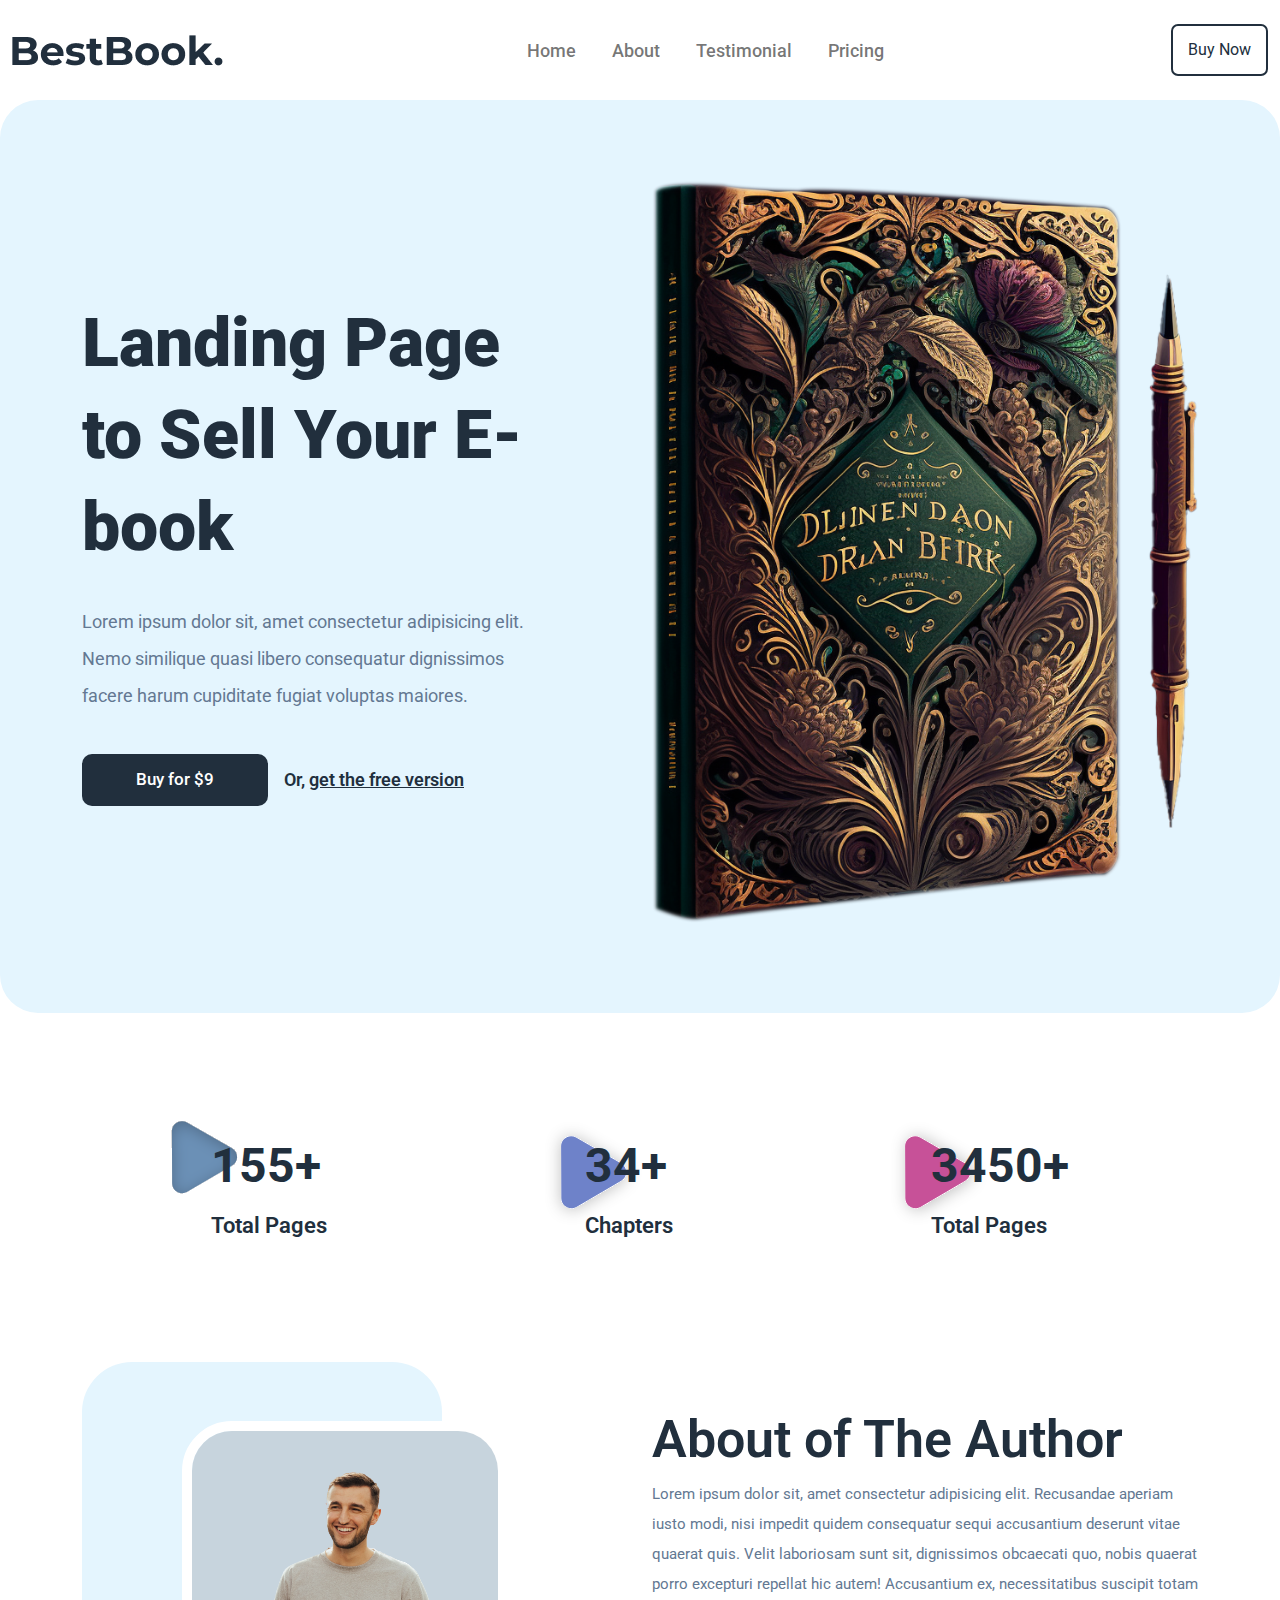
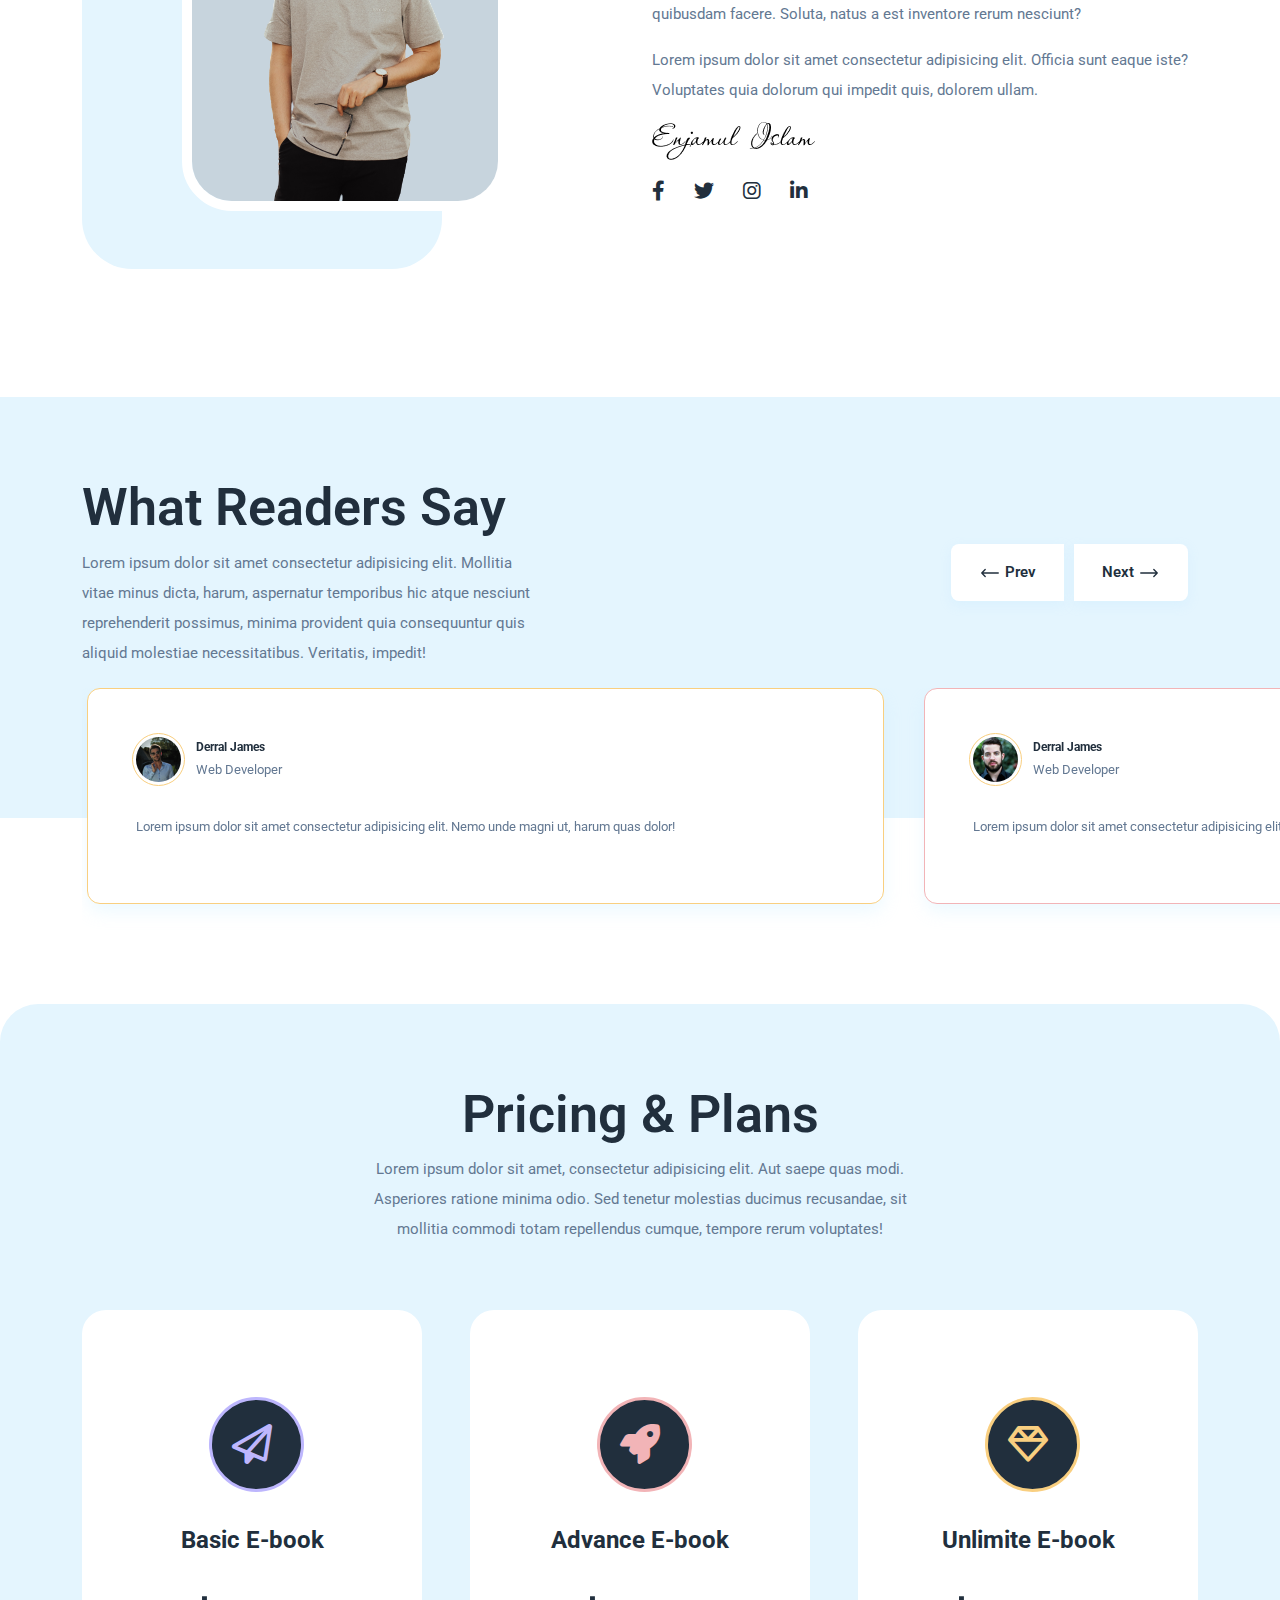
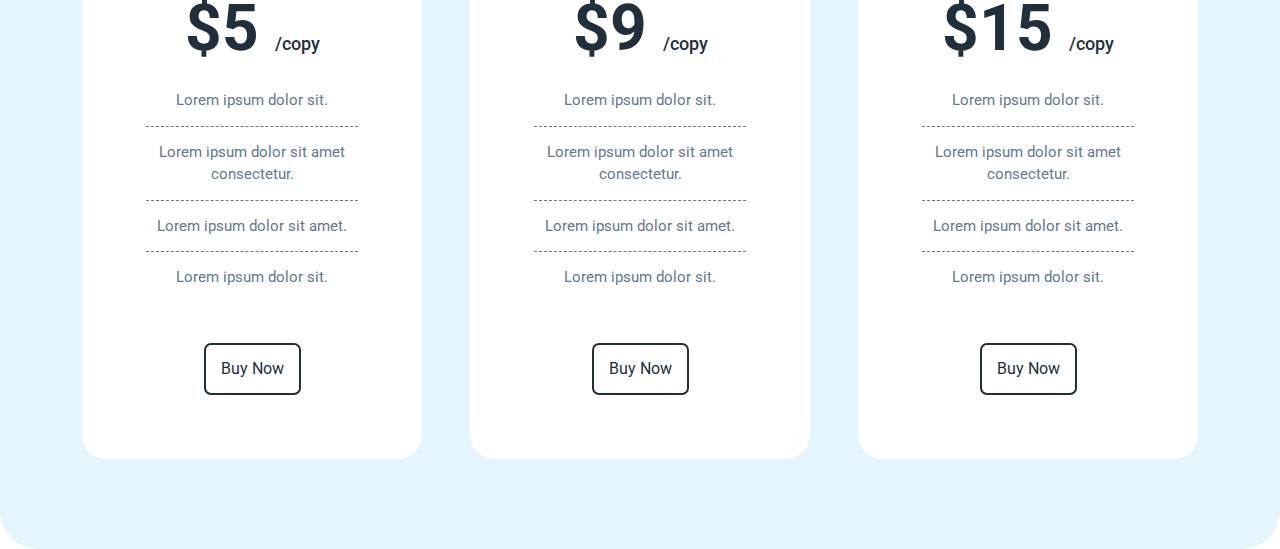
==== index.html @ b54c449a "Pricing Plan Area Add" ====
<!DOCTYPE html>
<html lang="en">
<head>
    <meta charset="UTF-8">
    <meta http-equiv="X-UA-Compatible" content="IE=edge">
    <meta name="viewport" content="width=device-width, initial-scale=1.0">
    <title>E-book landing template</title>
    <link rel="shortcut icon" href="images/favicon.png" type="image/x-icon">
    <!-- Bootstrap 5 CSS -->
    <link rel="stylesheet" href="css/bootstrap.min.css">
    <!-- Tiny Slider Plugin CSS -->
    <link rel="stylesheet" href="css/tiny-slider.css">
    <!-- Fontawesome Icon CSS -->
    <link rel="stylesheet" href="css/all.min.css">
    <!-- Custome Theme CSS -->
    <link rel="stylesheet" href="css/style.css">
    
</head>
<body>
    
    <!-- Start of the Header area -->


    <header>
        <!-- Nav Section Start Here -->
        <nav class="navbar navbar-expand-lg navbar-light bg-transparant py-4">
           <div class="container-custom">
            <a href="#" class="navbar-brand">
                <img src="images/logo-dark.png" alt="BestBook">
            </a>
            <button class="navbar-toggler" data-bs-toggle="collapse" data-bs-target="#navbarContent">
                <span class="navbar-toggler-icon"></span>
            </button>
            <div class="collapse navbar-collapse" id="navbarContent">
                <ul class="navbar-nav mx-auto mb-2 mb-lg-0">
                    <!-- Nav links Start -->
                    <li class="nav-item">
                        <a href="#" class="nav-link">Home</a>
                    </li>
                    <li class="nav-item">
                        <a href="#" class="nav-link">About</a>
                    </li>
                    <li class="nav-item">
                        <a href="#" class="nav-link">Testimonial</a>
                    </li>
                    <li class="nav-item">
                        <a href="#" class="nav-link">Pricing</a>
                    </li>
                    <!-- Nav links End  -->
                </ul>
                <button class="btn btn-outline">Buy Now</button >
            </div>
           </div> 
        </nav>
        <!-- Nav Section End Here -->

        <!-- Hero Section Start Here -->
        <section class="hero container-custom bg-cyan p-section">
            <!-- Container -->
            <div class="container">
                <div class="row align-items-center">
                    <div class="col-lg-5 order-2 order-lg-0">
                        <div class="hero-text pt-section pt-lg-0">
                            <h1 class="site-title">Landing Page to Sell Your E-book</h1>
                            <p class="site-desc">Lorem ipsum dolor sit, amet consectetur adipisicing elit. Nemo similique quasi libero consequatur dignissimos facere harum cupiditate fugiat voluptas maiores.</p>
                            <div class="hero-btns d-flex align-items-center">
                                <button class="btn btn-filled">Buy for $9</button>
                                <p class="mb-0 ms-3">Or, <a href="#">get the free version</a></p>
                            </div>
                        </div>
                    </div>
                    <div class="offset-xxl-2 col-xxl-5 offset-xl-1 col-xl-6 col-lg-7 text-center order-1">
                        <img src="images/hero-1.png" alt="Hero Image" class="img-fluid">
                    </div>
                </div>
            </div>
        </section>
        <!-- Hero Section End Here -->

    </header>


    <!-- End of the Header area -->
    
    <!-- Starting of the Stats Area -->

    <div class="stats">
        <div class="container">
            <div class="d-flex justify-content-around">
                <div class="single-stats">
                    <div class="my-5">
                        <p class="stats-num">155+</p>
                        <p class="stats-title">Total Pages</p>
                    </div>
                </div>
                <div class="single-stats">
                    <div class="my-5">
                        <p class="stats-num">34+</p>
                        <p class="stats-title">Chapters</p>
                    </div>
                </div>
                <div class="single-stats">
                    <div class="my-5">
                        <p class="stats-num">3450+</p>
                        <p class="stats-title">Total Pages</p>
                    </div>
                </div>
            </div>
        </div>
    </div>

    <!-- End of the Stats Area -->

    <!-- Starting of the About Area -->
    
    <section class="about">
        <div class="container">
            <div class="row align-items-center">
                <div class="col-lg-5">
                    <div class="author">
                        <img src="images/author.png" alt="Author" class="img-fluid">
                    </div>
                </div>
                <div class="offset-lg-1 col-lg-6">
                    <h2 class="section-title">About of The Author</h2>
                    <p>Lorem ipsum dolor sit, amet consectetur adipisicing elit. Recusandae aperiam iusto modi, nisi impedit quidem consequatur sequi accusantium deserunt vitae quaerat quis. Velit laboriosam sunt sit, dignissimos obcaecati quo, nobis quaerat porro excepturi repellat hic autem! Accusantium ex, necessitatibus suscipit totam quibusdam facere. Soluta, natus a est inventore rerum nesciunt?</p>
                    <p>Lorem ipsum dolor sit amet consectetur adipisicing elit. Officia sunt eaque iste? Voluptates quia dolorum qui impedit quis, dolorem ullam.</p>
                    <img src="images/signature.png" alt="Signature" class="sign">
                    <ul class="social list-inline pt-3">
                        <li class="list-inline-item">
                            <a href="#"><i class="fab fa-facebook-f"></i></a>
                        </li>
                        <li class="list-inline-item">
                            <a href="#"><i class="fab fa-twitter"></i></a>
                        </li>
                        <li class="list-inline-item">
                            <a href="#"><i class="fab fa-instagram"></i></a>
                        </li>
                        <li class="list-inline-item">
                            <a href="#"><i class="fab fa-linkedin-in"></i></a>
                        </li>
                    </ul>
                </div>
            </div>
        </div>
    </section>

    <!-- End of the About Area -->

    <!-- Starting of the Testimonial Area -->

    <section class="testimonial">
        <div class="bg-cyan test-head pt-section">
            <div class="container">
                <div class="d-flex align-items-center justify-content-between">
                    <div class="col-lg-6 col-xl-5 pb-title pb-lg-0">
                        <h2 class="section-title">What Readers Say</h2>
                        <p class="mb-0">Lorem ipsum dolor sit amet consectetur adipisicing elit. Mollitia vitae minus dicta, harum, aspernatur temporibus hic atque nesciunt reprehenderit possimus, minima provident quia consequuntur quis aliquid molestiae necessitatibus. Veritatis, impedit!</p>
                    </div>
                    <div class="control d-flex align-items-center" id="custom-control">
                        <div class="prev">
                            <svg xmlns="http://www.w3.org/2000/svg" fill="none" viewBox="0 0 24 24" stroke-width="1.5" stroke="currentColor">
                                <path stroke-linecap="round" stroke-linejoin="round" d="M6.75 15.75L3 12m0 0l3.75-3.75M3 12h18" />
                            </svg>
                            <span>Prev</span>                              
                        </div>
                        <div class="next">
                            <span>Next</span>
                            <svg xmlns="http://www.w3.org/2000/svg" fill="none" viewBox="0 0 24 24" stroke-width="1.5" stroke="currentColor">
                                <path stroke-linecap="round" stroke-linejoin="round" d="M17.25 8.25L21 12m0 0l-3.75 3.75M21 12H3" />
                            </svg>
                        </div>
                    </div>
                </div>
            </div>
        </div>
        <div class="container slider">
            <div class="my-slider">
                <!-- Single Testimonial Item -->
                <div class="single-test-wrapper">
                    <div class="single-test p-4 p-sm-5">
                        <div class="d-flex align-item-center pb-3">
                            <div class="test-img">
                                <img src="images/person1.png" alt="Client">
                            </div>
                            <div class="meta">
                                <h5>Derral James</h5>
                                <p>Web Developer</p>
                            </div>
                        </div>
                        <p>Lorem ipsum dolor sit amet consectetur adipisicing elit. Nemo unde magni ut, harum quas dolor!</p>
                    </div>
                </div>
                <!-- Single Testimonial Item -->
                <div class="single-test-wrapper">
                    <div class="single-test p-4 p-sm-5">
                        <div class="d-flex align-item-center pb-3">
                            <div class="test-img">
                                <img src="images/person2.png" alt="Client">
                            </div>
                            <div class="meta">
                                <h5>Derral James</h5>
                                <p>Web Developer</p>
                            </div>
                        </div>
                        <p>Lorem ipsum dolor sit amet consectetur adipisicing elit. Nemo unde magni ut, harum quas dolor!</p>
                    </div>
                </div>
                <!-- Single Testimonial Item -->
                <div class="single-test-wrapper">
                    <div class="single-test p-4 p-sm-5">
                        <div class="d-flex align-item-center pb-3">
                            <div class="test-img">
                                <img src="images/person3.png" alt="Client">
                            </div>
                            <div class="meta">
                                <h5>Derral James</h5>
                                <p>Web Developer</p>
                            </div>
                        </div>
                        <p>Lorem ipsum dolor sit amet consectetur adipisicing elit. Nemo unde magni ut, harum quas dolor!</p>
                    </div>
                </div>
                <!-- Single Testimonial Item -->
                <div class="single-test-wrapper">
                    <div class="single-test p-4 p-sm-5">
                        <div class="d-flex align-item-center pb-3">
                            <div class="test-img">
                                <img src="images/person4.png" alt="Client">
                            </div>
                            <div class="meta">
                                <h5>Derral James</h5>
                                <p>Web Developer</p>
                            </div>
                        </div>
                        <p>Lorem ipsum dolor sit amet consectetur adipisicing elit. Nemo unde magni ut, harum quas dolor!</p>
                    </div>
                </div>
                <!-- Single Testimonial Item -->
                <div class="single-test-wrapper">
                    <div class="single-test p-4 p-sm-5">
                        <div class="d-flex align-item-center pb-3">
                            <div class="test-img">
                                <img src="images/person5.png" alt="Client">
                            </div>
                            <div class="meta">
                                <h5>Derral James</h5>
                                <p>Web Developer</p>
                            </div>
                        </div>
                        <p>Lorem ipsum dolor sit amet consectetur adipisicing elit. Nemo unde magni ut, harum quas dolor!</p>
                    </div>
                </div>
            </div>
        </div>
    </section>

    <!-- End of the Testimonial Area -->

    <!-- Starting of the Pricing Area -->

    <section class="package container-custom bg-cyan p-section mt-section">
        <div class="container">
            <div class="text-center pb-title">
                <h2 class="section-title">Pricing & Plans</h2>
                <p class="col-xl-6 col-lg-8 mx-auto">Lorem ipsum dolor sit amet, consectetur adipisicing elit. Aut saepe quas modi. Asperiores ratione minima odio. Sed tenetur molestias ducimus recusandae, sit mollitia commodi totam repellendus cumque, tempore rerum voluptates!</p>
            </div>
        </div>
        <div class="container">
            <div class="row gx-3 gx-xl-5 gy-5">
                <!-- Single Pricing Plan -->
                <div class="col-lg-4 pricing-card-container">
                    <div class="pricing-card text-center">
                        <div class="pricing-icon">
                            <i class="far fa-paper-plane"></i>
                        </div>
                        <h6 class="pricing-plan">Basic E-book</h6>
                        <p class="pricing">$5 <span>/copy</span></p>
                        <ul class="pricing-list">
                            <li>Lorem ipsum dolor sit.</li>
                            <li>Lorem ipsum dolor sit amet consectetur.</li>
                            <li>Lorem ipsum dolor sit amet.</li>
                            <li>Lorem ipsum dolor sit.</li>
                        </ul>
                        <a href="#" class="btn btn-outline">Buy Now</a>
                    </div>
                </div>
                <!-- Single Pricing Plan -->
                <div class="col-lg-4 pricing-card-container">
                    <div class="pricing-card text-center">
                        <div class="pricing-icon">
                            <i class="fas fa-rocket"></i>
                        </div>
                        <h6 class="pricing-plan">Advance E-book</h6>
                        <p class="pricing">$9 <span>/copy</span></p>
                        <ul class="pricing-list">
                            <li>Lorem ipsum dolor sit.</li>
                            <li>Lorem ipsum dolor sit amet consectetur.</li>
                            <li>Lorem ipsum dolor sit amet.</li>
                            <li>Lorem ipsum dolor sit.</li>
                        </ul>
                        <a href="#" class="btn btn-outline">Buy Now</a>
                    </div>
                </div>
                <!-- Single Pricing Plan -->
                <div class="col-lg-4 pricing-card-container">
                    <div class="pricing-card text-center">
                        <div class="pricing-icon">
                            <i class="far fa-gem"></i>
                        </div>
                        <h6 class="pricing-plan">Unlimite E-book</h6>
                        <p class="pricing">$15 <span>/copy</span></p>
                        <ul class="pricing-list">
                            <li>Lorem ipsum dolor sit.</li>
                            <li>Lorem ipsum dolor sit amet consectetur.</li>
                            <li>Lorem ipsum dolor sit amet.</li>
                            <li>Lorem ipsum dolor sit.</li>
                        </ul>
                        <a href="#" class="btn btn-outline">Buy Now</a>
                    </div>
                </div>
            </div>
        </div>
    </section>

    <!-- End of the Pricing Area -->






    <!-- jQuery Plugin JS -->
    <script src="js/main.js"></script>
    <!-- Bootstrap 5 JS -->
    <script src="js/bootstrap.bundle.min.js"></script>
    <!-- Tini Slider Plugin JS -->
    <script src="js/tiny-slider.js"></script>
    <!-- Custome Theme JS -->
    <script src="js/script.js"></script>
    
</body>
</html>
---- css/tiny-slider.css ----
.tns-outer{padding:0 !important}.tns-outer [hidden]{display:none !important}.tns-outer [aria-controls],.tns-outer [data-action]{cursor:pointer}.tns-slider{-webkit-transition:all 0s;-moz-transition:all 0s;transition:all 0s}.tns-slider>.tns-item{-webkit-box-sizing:border-box;-moz-box-sizing:border-box;box-sizing:border-box}.tns-horizontal.tns-subpixel{white-space:nowrap}.tns-horizontal.tns-subpixel>.tns-item{display:inline-block;vertical-align:top;white-space:normal}.tns-horizontal.tns-no-subpixel:after{content:'';display:table;clear:both}.tns-horizontal.tns-no-subpixel>.tns-item{float:left}.tns-horizontal.tns-carousel.tns-no-subpixel>.tns-item{margin-right:-100%}.tns-no-calc{position:relative;left:0}.tns-gallery{position:relative;left:0;min-height:1px}.tns-gallery>.tns-item{position:absolute;left:-100%;-webkit-transition:transform 0s, opacity 0s;-moz-transition:transform 0s, opacity 0s;transition:transform 0s, opacity 0s}.tns-gallery>.tns-slide-active{position:relative;left:auto !important}.tns-gallery>.tns-moving{-webkit-transition:all 0.25s;-moz-transition:all 0.25s;transition:all 0.25s}.tns-autowidth{display:inline-block}.tns-lazy-img{-webkit-transition:opacity 0.6s;-moz-transition:opacity 0.6s;transition:opacity 0.6s;opacity:0.6}.tns-lazy-img.tns-complete{opacity:1}.tns-ah{-webkit-transition:height 0s;-moz-transition:height 0s;transition:height 0s}.tns-ovh{overflow:hidden}.tns-visually-hidden{position:absolute;left:-10000em}.tns-transparent{opacity:0;visibility:hidden}.tns-fadeIn{opacity:1;filter:alpha(opacity=100);z-index:0}.tns-normal,.tns-fadeOut{opacity:0;filter:alpha(opacity=0);z-index:-1}.tns-vpfix{white-space:nowrap}.tns-vpfix>div,.tns-vpfix>li{display:inline-block}.tns-t-subp2{margin:0 auto;width:310px;position:relative;height:10px;overflow:hidden}.tns-t-ct{width:2333.3333333%;width:-webkit-calc(100% * 70 / 3);width:-moz-calc(100% * 70 / 3);width:calc(100% * 70 / 3);position:absolute;right:0}.tns-t-ct:after{content:'';display:table;clear:both}.tns-t-ct>div{width:1.4285714%;width:-webkit-calc(100% / 70);width:-moz-calc(100% / 70);width:calc(100% / 70);height:10px;float:left}

/*# sourceMappingURL=sourcemaps/tiny-slider.css.map */
---- css/style.css ----
@import url('https://fonts.googleapis.com/css2?family=Roboto:ital,wght@0,700;1,100;1,300;1,400;1,500&display=swap');



/* Basic Styling */
:root {
    --primary: #212F3D;
    --secondary: #637892;
}

body {
    font-family: 'Roboto', sans-serif;
    font-size: 15px;
    color: var(--secondary);
}

p {
    line-height: 30px;
    font-size: 15px;
    color: var(--secondary);
}

.container-custom {
    max-width: 1650px;
    width: 100%;
    padding: 0 .75rem;
    margin-left: auto;
    margin-right: auto;
}

.bg-cyan {
    background-color: #E4F5FE;
}

.p-section {
    padding-top: 80px;
    padding-bottom: 90px;
}

.pt-section {
    padding-top: 80px;
}

.mt-section {
    margin-top: 70px;
}

.pb-title {
    padding-bottom: 50px;
}

.btn-outline {
    color: var(--primary);
    padding: 12px 15px;
    border: 2px solid var(--primary);
    border-radius: 7px;
}

.btn-outline:hover {
    background-color: var(--primary);
    color: #fff;
}

.btn-filled {
    font-size: 17px;
    font-weight: 500;
    color: #fff;
    background-color: var(--primary);
    padding: 12px 53px;
    border-radius: 10px;
}
.btn-filled:hover {
    color: #dcdcdc;
}

.section-title {
    font-size: 52px;
    font-weight: 600;
    color: var(--primary);
}


/* Header area */
.navbar .container-custom {
    display: flex;
    flex-wrap: wrap;
    align-items: center;
    justify-content: space-between;
}

.nav-item {
    padding: 0 10px;
}
.nav-item a.nav-link {
    color: var(--secondary);
    font-weight: 500;
    font-size: 18px;
}

.nav-item a.nav-link:hover {
    color: var(--primary) !important;
}

/* Hero area */
.hero.bg-cyan {
    border-radius: 38px;
}

.hero-text .site-title {
    font-size: 68px;
    font-weight: 900; 
    line-height: 92px;
    color: var(--primary);
    margin-bottom: 30px;
}

.hero-text .site-desc {
    font-size: 18px;
    line-height: 37px;
    color: var(--secondary);
    margin-bottom: 40px;
}

.hero-btns p,
.hero-btns p a {
    font-weight: 600;
    font-size: 18px;
    color: var(--primary);
}

.hero-btns p a:hover {
    color: #000;
}

/* Stat area */
.stats {
    padding-top: 90px;
    padding-bottom: 120px;
}

.stats-num {
    color: var(--primary);
    font-size: 48px;
    font-weight: bold;
    position: relative;
}

.stats-title {
    color: var(--primary);
    font-size: 22px;
    font-weight: 600;
    margin-top: 30px;
}

.stats-num::before {
    position: absolute;
    content: url(../images/blob1.svg);
    z-index: -1;
    left: -40px;
    top: -30px;
}

.single-stats:nth-child(1) .stats-num::before {
    content: url(../images/blob1.svg);
}

.single-stats:nth-child(2) .stats-num::before {
    content: url(../images/blob2.svg);
}

.single-stats:nth-child(3) .stats-num::before {
    content: url(../images/blob3.svg);
}

/* About Area */
.about {
    padding-bottom: 175px;
}

.author {
    position: relative;
}

.author img {
    margin-left: 100px;
    border: 10px solid #fff;
    border-radius: 50px;
}

.author::before {
    content: "";
    position: absolute;
    background-color: #E4F5FE;
    height: 130%;
    width: 360px;
    top: -15%;
    border-radius: 50px;
    z-index: -9;
}

.social .list-inline-item {
    margin-right: 25px;
}

.social .list-inline-item:last-child {
    margin-right: 0;
}

.social .list-inline-item a {
    color: var(--primary);
    font-size: 20px;
}

.social .list-inline-item a:hover {
    color: var(--secondary);
}

/* Testimonail Area  */
.control {
    font-weight: 600;
    font-size: 15px;
}

.next, .prev {
    padding: 17px 28px;
    background-color: #fff;
    color: var(--primary);
    margin-right: 10px;
    cursor: pointer;
    box-shadow: 0px 4px 11px rgba(190   233, 255, 0.25);
}

.prev {
    border-radius: 8px 0 0 8px;
}

.next {
    border-radius: 0 8px 8px 0;
}
.control svg {
    width: 22px;
}

.test-img img {
    width: 45px;
    height: 45px;
    border-radius: 50%;
    margin-right: 15px;
}

.test-img {
    position: relative;
}

.test-img::before {
    position: absolute;
    content: "";
    width: 53px;
    height: 53px;
    border-radius: 50%;
    left: -4px;
    top: -4px;
}

.single-test {
    background-color: #fff;
    box-shadow: 0px 9px 18px -2px rgba(190, 233, 255, 0.29);
    border-radius: 13px;
    border: 1px solid transparent;
    transition: all .3s ease;
}

.single-test .meta h5 {
    font-weight: bold;
    font-size: 16px;
    color: var(--primary);
    margin-bottom: 0px;
    line-height: 20px;
}

.single-test .meta h5 {
    font-size: 12px;
    margin-bottom: 0px;
}

.single-test p {
    font-size: 13px;
    line-height: 25px;
}

.slider {
    margin-top: -130px;
}

.test-head {
    padding-bottom: 150px;
}

.tns-item {
    padding-left: 5px;
    padding-right: 35px;
    margin-bottom: 30px;
}

.tns-outer {
    margin-right: -50%;
}

.testimonial {
    overflow: hidden;
    user-select: none;
}

.single-test-wrapper:nth-child(n) .single-test {
    border: 1px solid #F2B4B7;
}

.single-test-wrapper:nth-child(n) .test-img::before {
    border: 1px solid #F2B4B7;
}

.single-test-wrapper:nth-child(2n) .single-test {
    border: 1px solid #BDB6FD;
}

.single-test-wrapper:nth-child(n) .test-img::before {
    border: 1px solid #BDB6FD;
}

.single-test-wrapper:nth-child(3n) .single-test {
    border: 1px solid #F9CF80;
}

.single-test-wrapper:nth-child(n) .test-img::before {
    border: 1px solid #F9CF80;
}

/* Pricing Area */
.package {
    border-radius: 38px;
}

.pricing-card {
    background-color: #fff;
    border-radius: 24px;
    padding: 4rem;
    transition: all .3s ease-in-out;
}

.pricing-card:hover {
    transform: translateY(-15px);
}

.pricing-icon {
    margin: 50px 0;
}

.pricing-icon i {
    font-size: 40px;
    position: relative;
}

.pricing-icon i::before {
    z-index: 99;
    position: relative;
}

.pricing-icon i::after {
    content: "";
    position: absolute;
    height: 95px;
    width: 95px;
    border-radius: 50%;
    background-color: var(--primary);
    border: 3px solid;
    left: -58%;
    top: -67%;
    z-index: 0;
}

.pricing-card-container:nth-child(1) .pricing-icon i::before {
    color: #BDB6FD;
}

.pricing-card-container:nth-child(1) .pricing-icon i::after {
    border-color: #BDB6FD;
}

.pricing-card-container:nth-child(2) .pricing-icon i::before {
    color: #F2B4B7;
}

.pricing-card-container:nth-child(2) .pricing-icon i::after {
    border-color: #F2B4B7;
}

.pricing-card-container:nth-child(3) .pricing-icon i::before {
    color: #F9CF80;
}

.pricing-card-container:nth-child(3) .pricing-icon i::after {
    border-color: #F9CF80;
}

.pricing-plan {
    font-weight: bold;
    font-size: 24px;
    color: var(--primary);
    margin: 60px 0;
}

.pricing {
    color: var(--primary);
    font-weight: bold;
    font-size: 64px;
}

.pricing span {
    font-size: 18px;
    font-weight: 500;
}

.pricing-list {
    list-style: none;
    padding-left: 0;
    margin-bottom: 40px;
}

.pricing-list li {
    padding: 14px 0;
}
.pricing-list li:not(:last-child) {
    border-bottom: 1px dashed #637892;
}
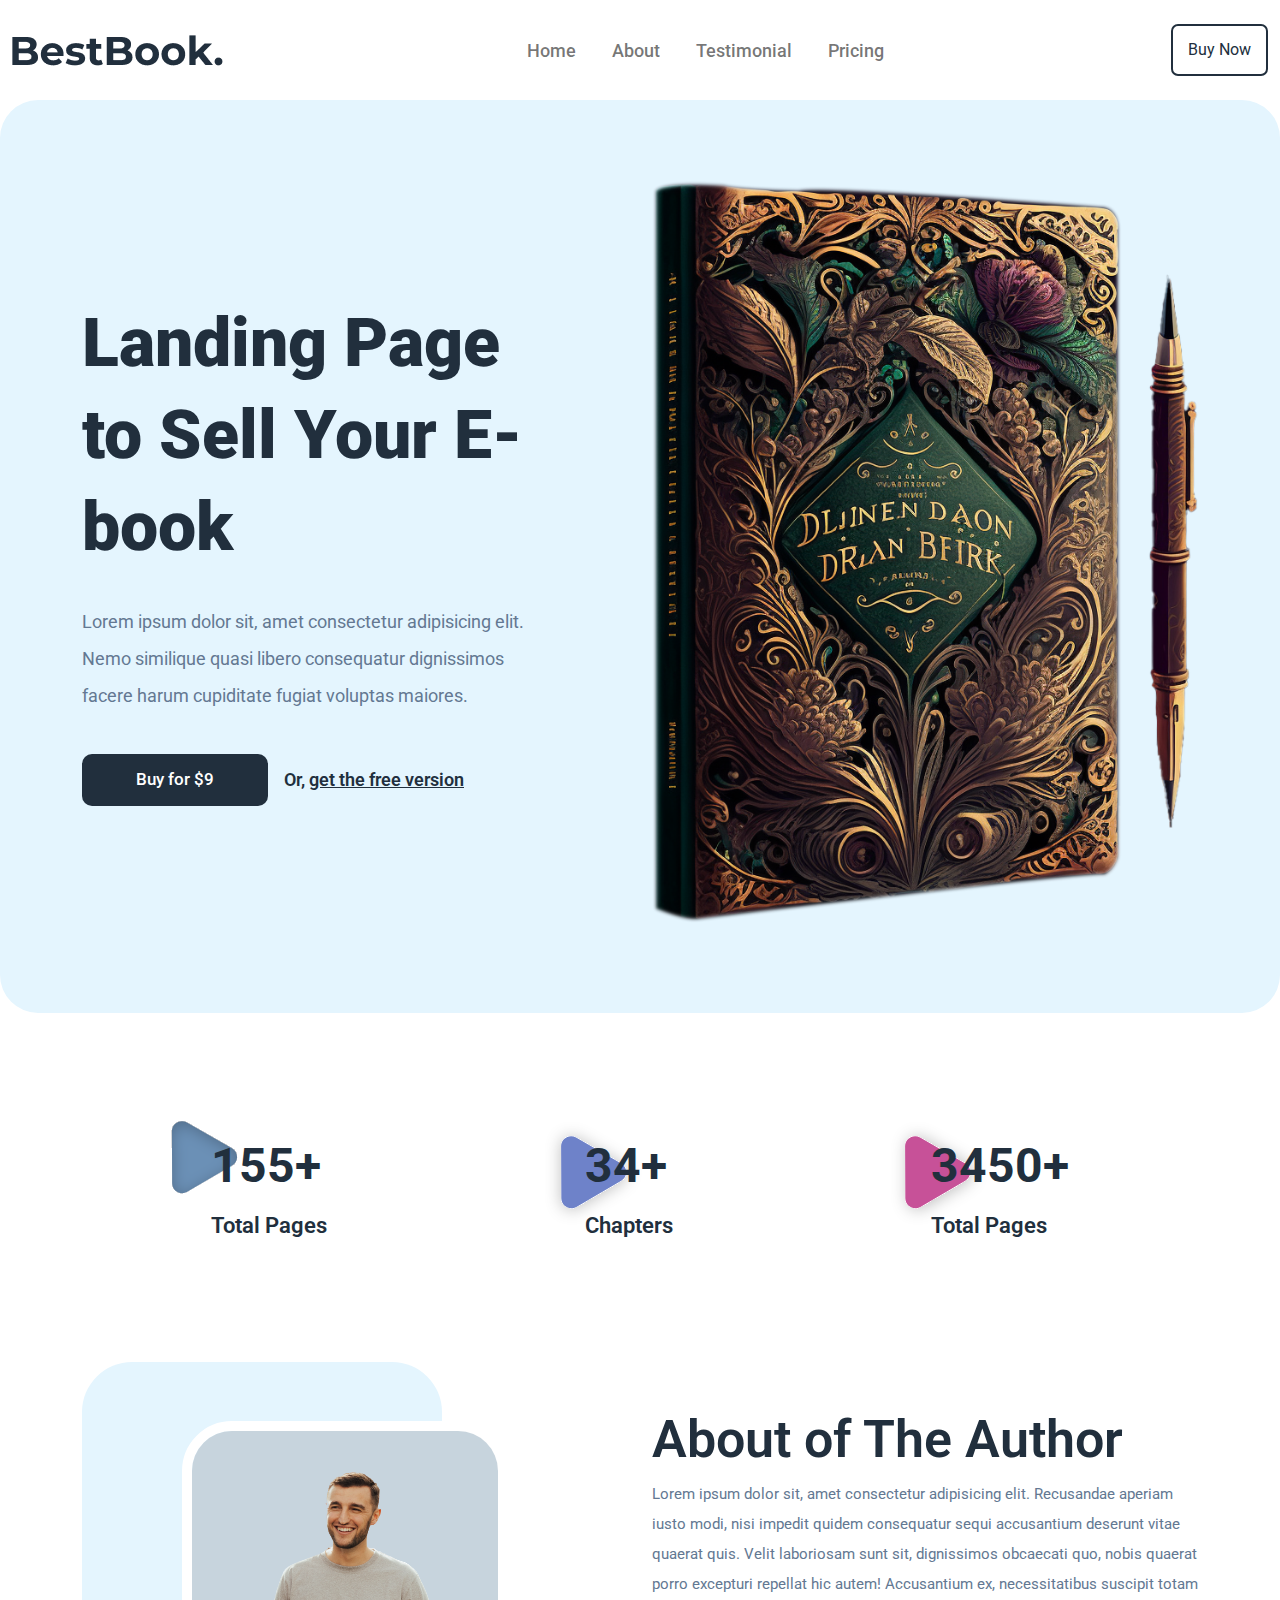
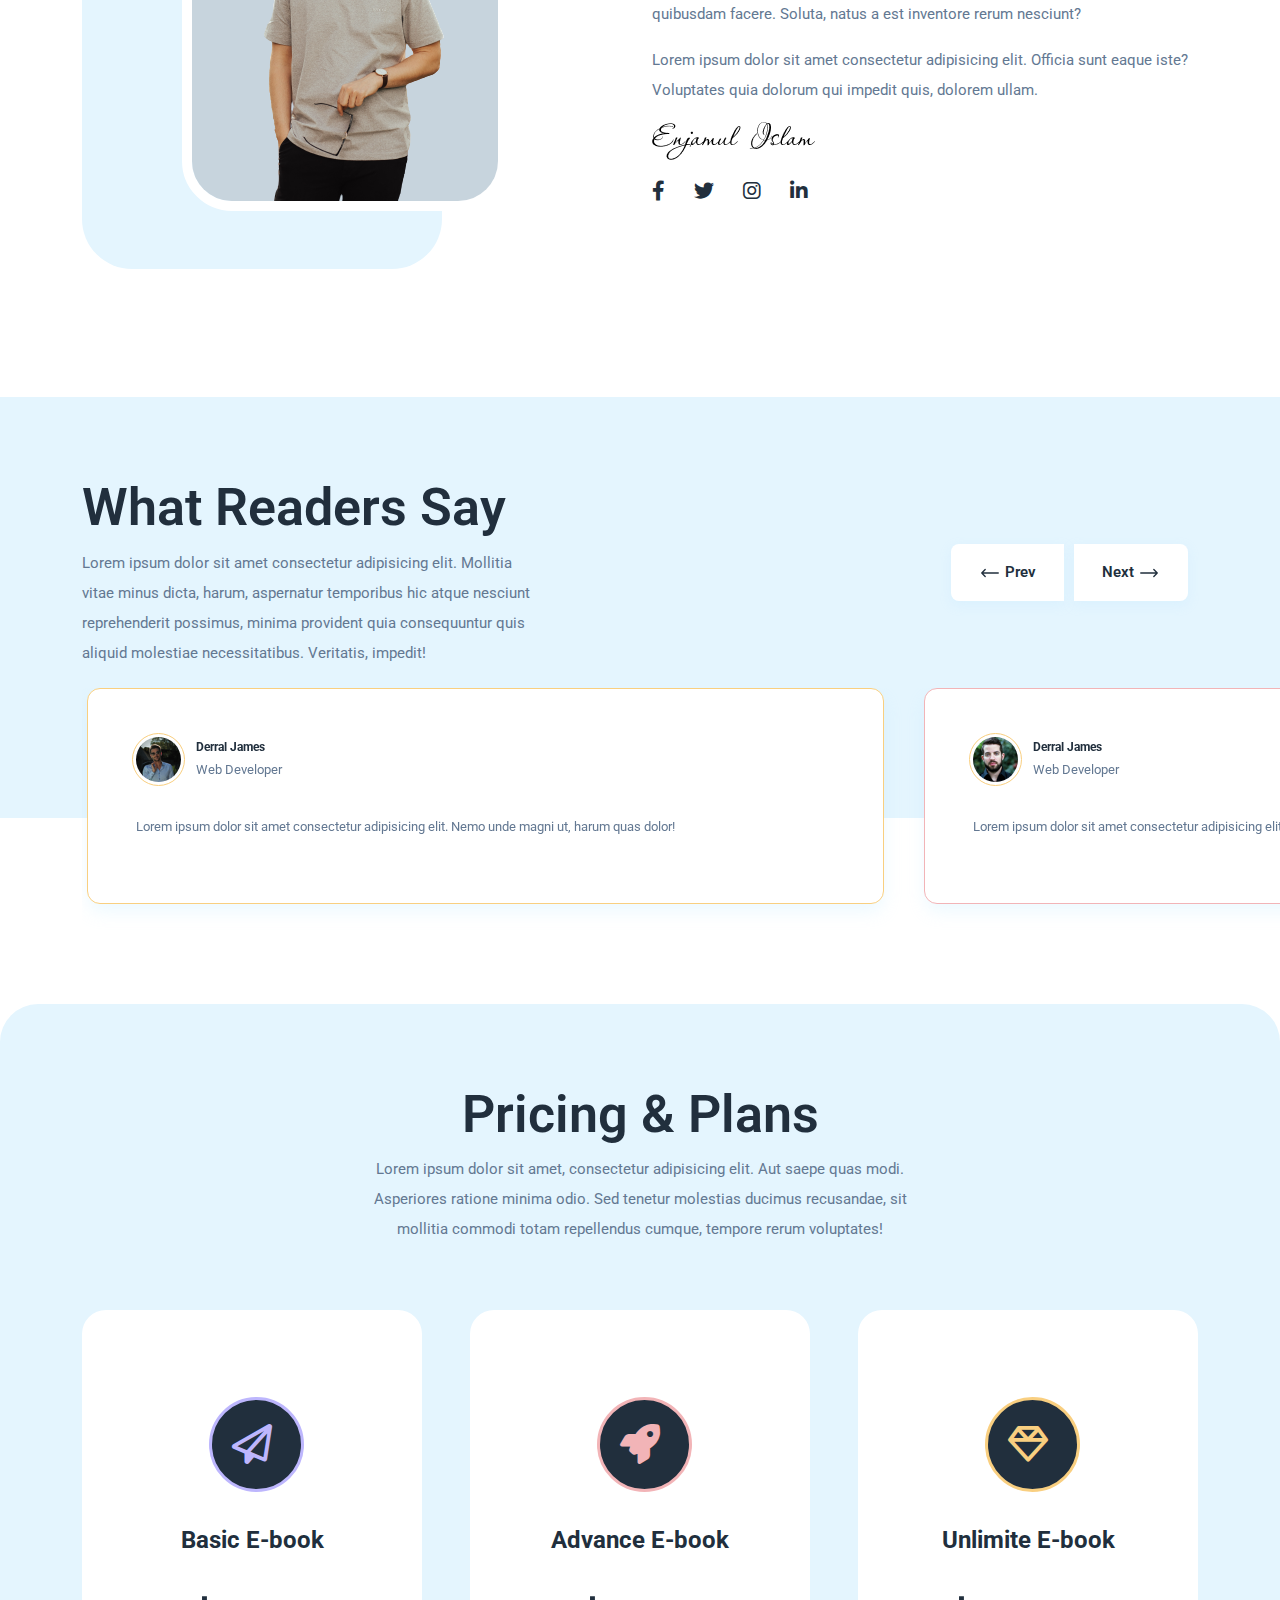
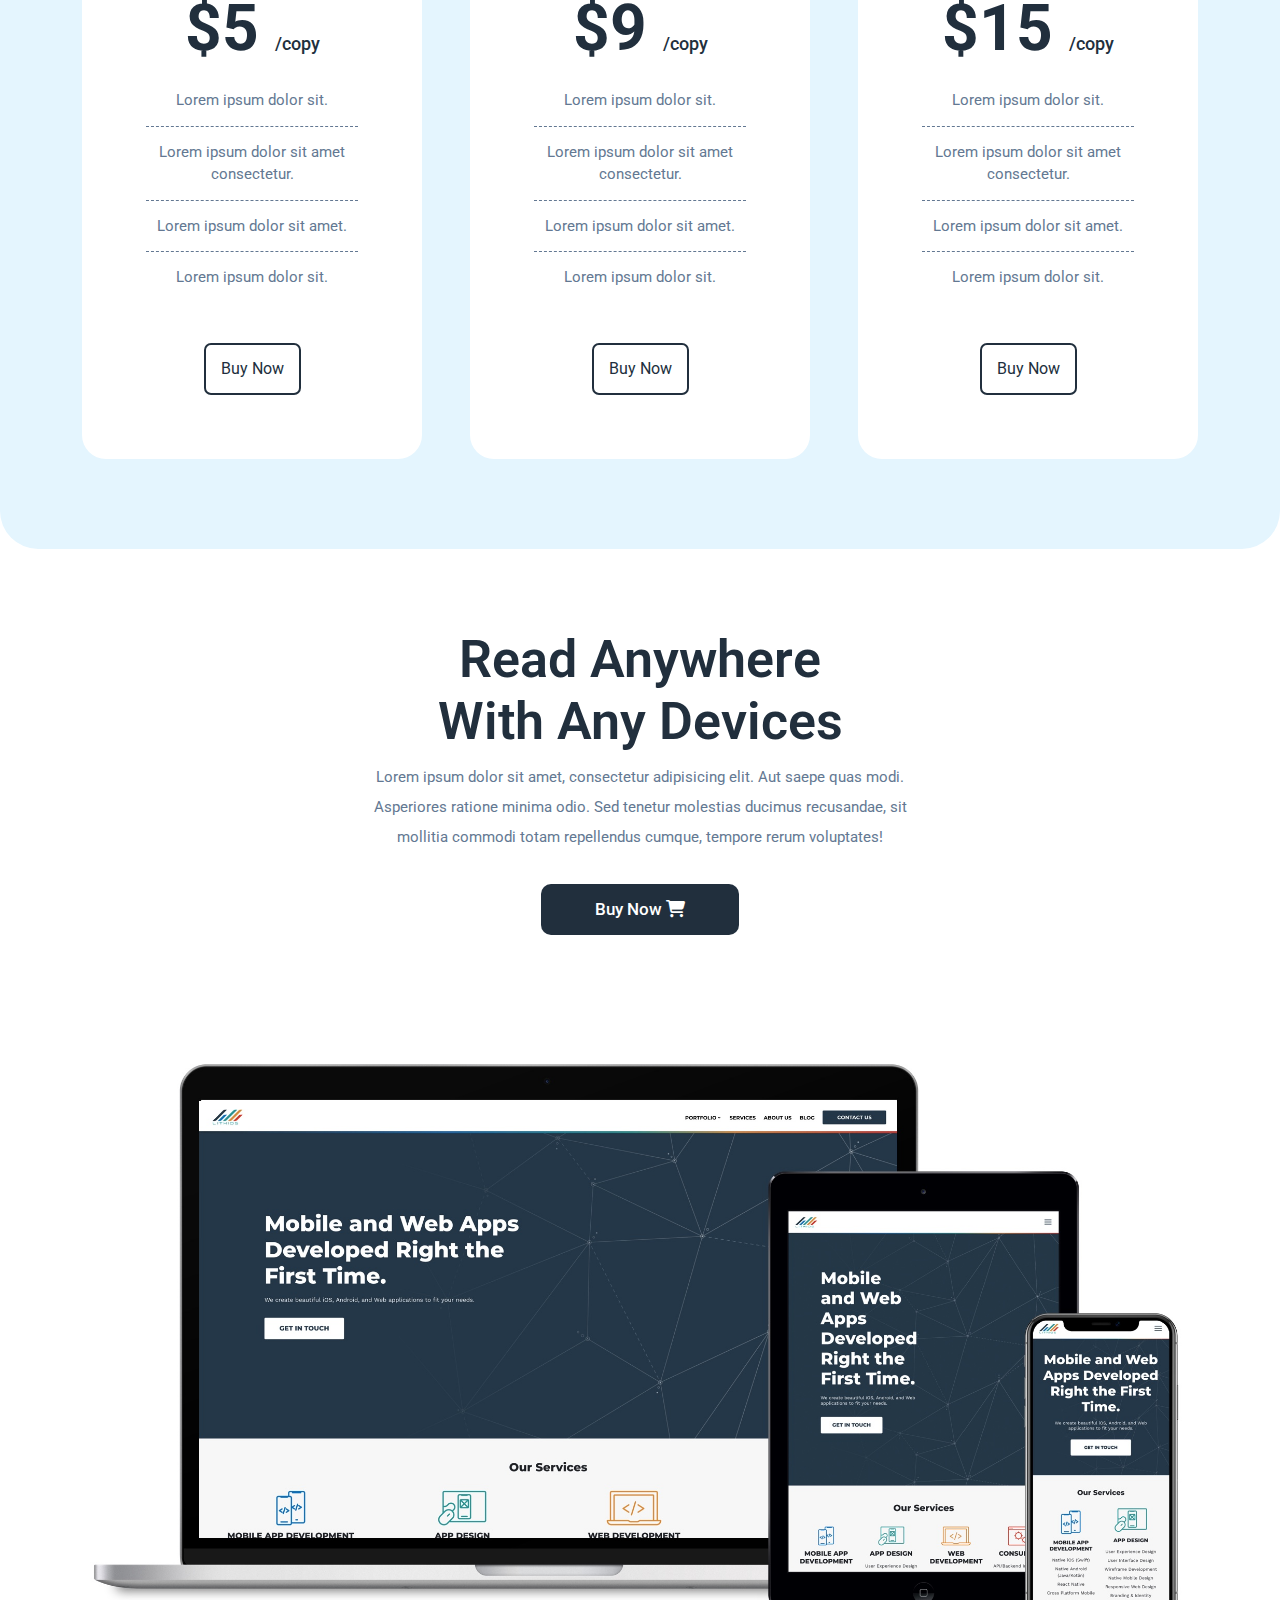
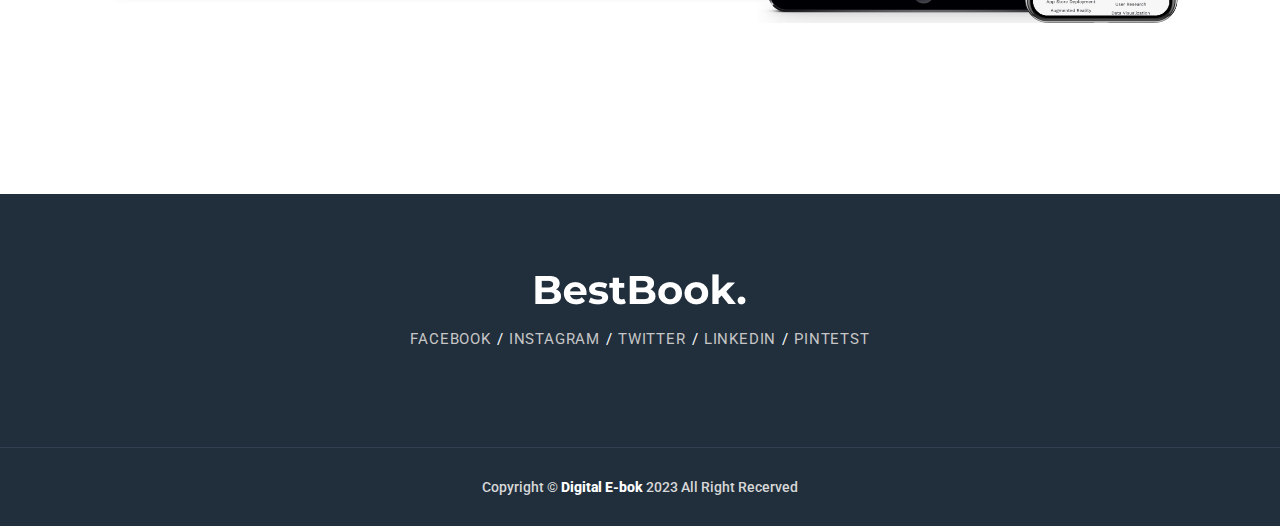
==== commit 6757d3e1: "Footer & CAT Section Add" ====
--- a/index.html
+++ b/index.html
@@ -325,7 +325,44 @@
 
     <!-- End of the Pricing Area -->
 
-
+    <!-- Starting of the CTA Area -->
+
+    <section class="p-section">
+        <div class="container">
+            <div class="text-center pb-title">
+                <h2 class="section-title col-lg-5 mx-auto">Read Anywhere With Any Devices</h2>
+                <p class="col-xl-6 col-lg-8 mx-auto pb-3">Lorem ipsum dolor sit amet, consectetur adipisicing elit. Aut saepe quas modi. Asperiores ratione minima odio. Sed tenetur molestias ducimus recusandae, sit mollitia commodi totam repellendus cumque, tempore rerum voluptates!</p>
+                <a href="#" class="btn btn-filled">Buy Now <i class="fas fa-shopping-cart"></i></a>
+            </div>
+            <img src="images/devices.jpg" alt="Multi Device" class="img-fluid">
+        </div>
+    </section>
+
+    <!-- End of the CTA Area -->
+
+    <!-- Starting of the Footer Area -->
+
+    <footer class="footer">
+        <div class="container p-section">
+            <img src="images/logo-light.png" alt="" class="img-fluid">
+            <ul class="footer-menu pt-3 mb-0">
+                <!-- Footer Social Menu Start -->
+                <li><a href="#">Facebook</a></li>
+                <li><a href="#">Instagram</a></li>
+                <li><a href="#">Twitter</a></li>
+                <li><a href="#">Linkedin</a></li>
+                <li><a href="#">Pintetst</a></li>
+                <!-- Footer Social Menu End -->
+            </ul>
+        </div>
+        <hr>
+        <div class="copyright container py-4">
+            <!-- Copyright Text Here -->
+            <p>Copyright &copy; <a href="#">Digital E-bok</a> 2023 All Right Recerved</p>
+        </div>
+    </footer>
+
+    <!-- End of the Footer Area -->
 
 
 
--- a/css/style.css
+++ b/css/style.css
@@ -431,4 +431,62 @@
 }
 .pricing-list li:not(:last-child) {
     border-bottom: 1px dashed #637892;
+}
+
+/* Call To Action Area */
+
+/* Footer Area */
+.footer {
+    background-color: var(--primary);
+    text-align: center;
+}
+
+.footer-menu {
+    list-style-type: none;
+    padding: 0;
+}
+
+.footer-menu li {
+    display: inline-block;
+    position: relative;
+    padding: 7px;
+}
+.footer-menu li:not(:last-child):after {
+    content: "/";
+    position: absolute;
+    color: #fff;
+    right: -5px;
+}
+
+.footer-menu li a {
+    text-decoration: none;
+    text-transform: uppercase;
+    color: #c6c6c6;
+    letter-spacing: 0.05rem;
+}
+
+.footer-menu li a:hover {
+    color: #fff;
+    text-decoration: underline;
+}
+
+hr {
+    margin: 0;
+}
+
+.copyright p {
+    font-weight: 500;
+    font-size: 14px;
+    color: #d7d7d7;
+    margin-bottom: 0;
+}
+
+.copyright p a {
+    color: #fff;
+    font-weight: 800;
+    text-decoration: none;
+}
+
+.copyright p a:hover {
+    text-decoration: underline;
 }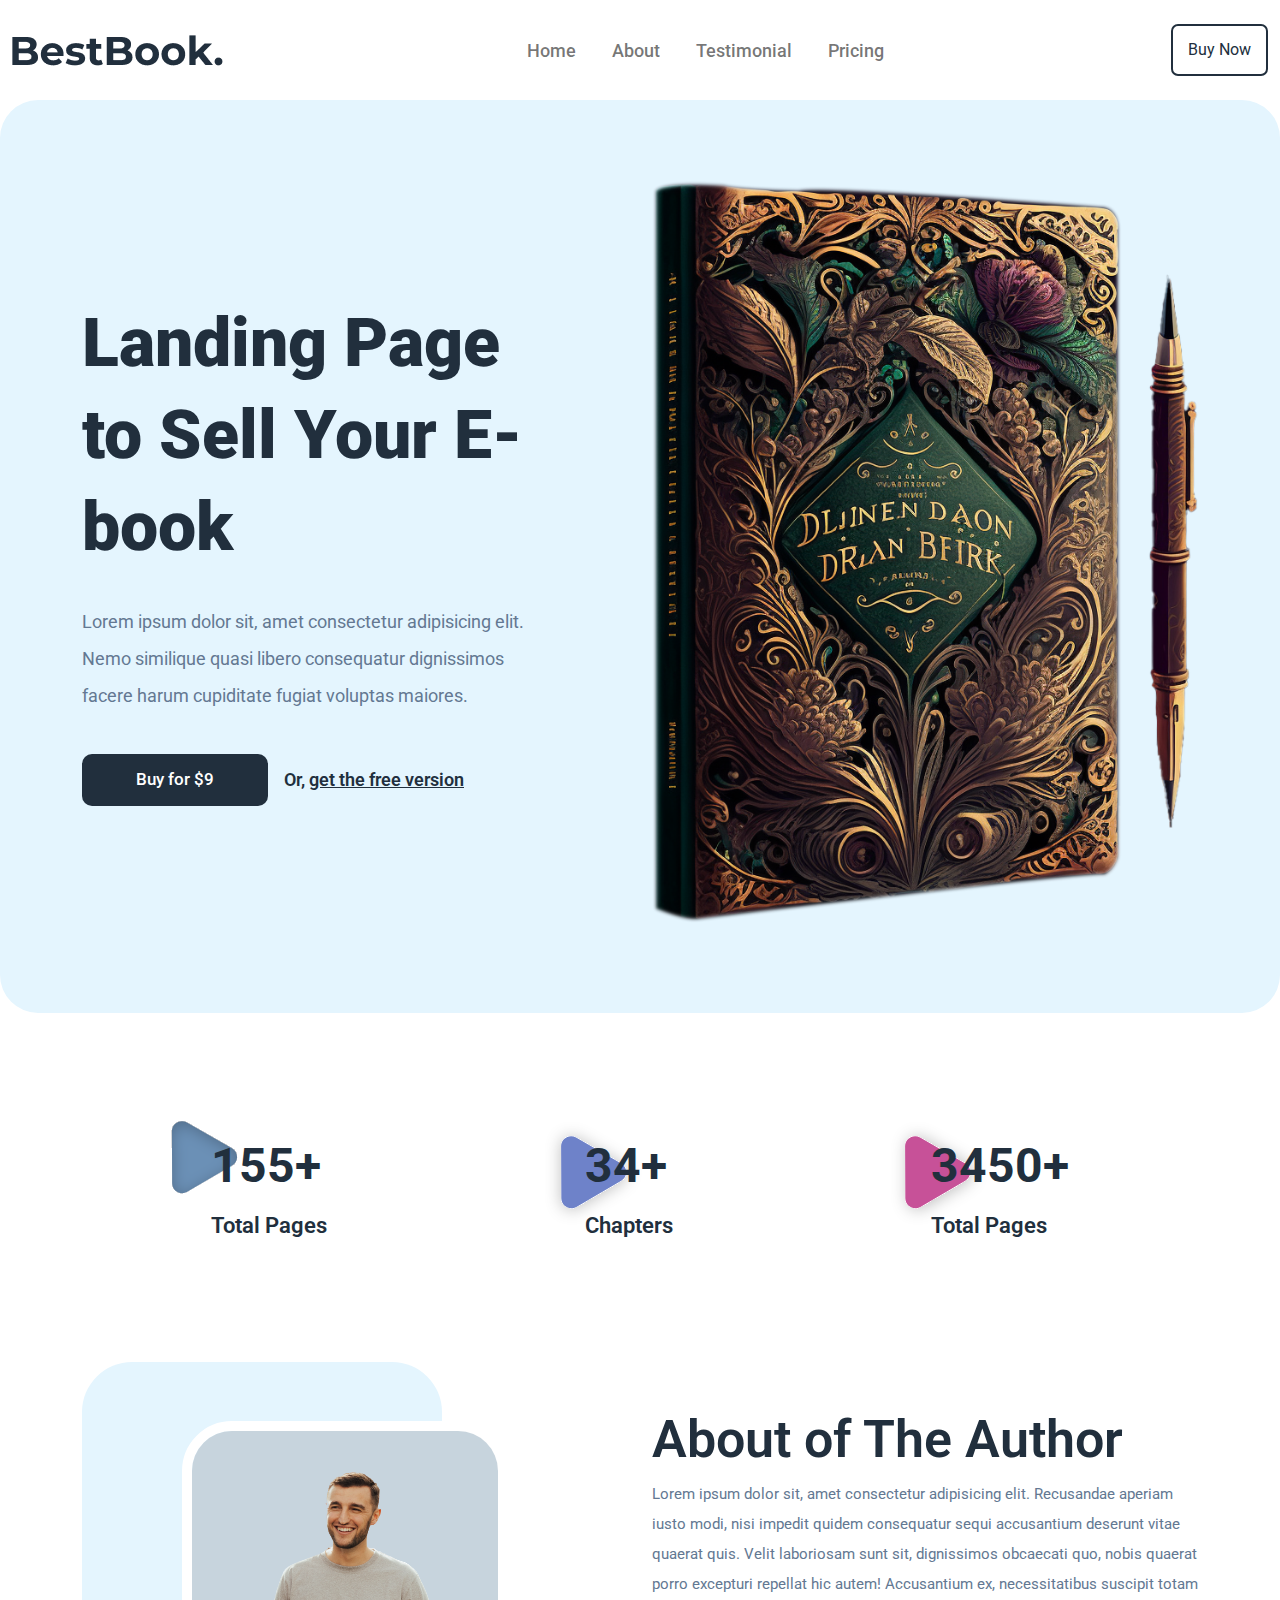
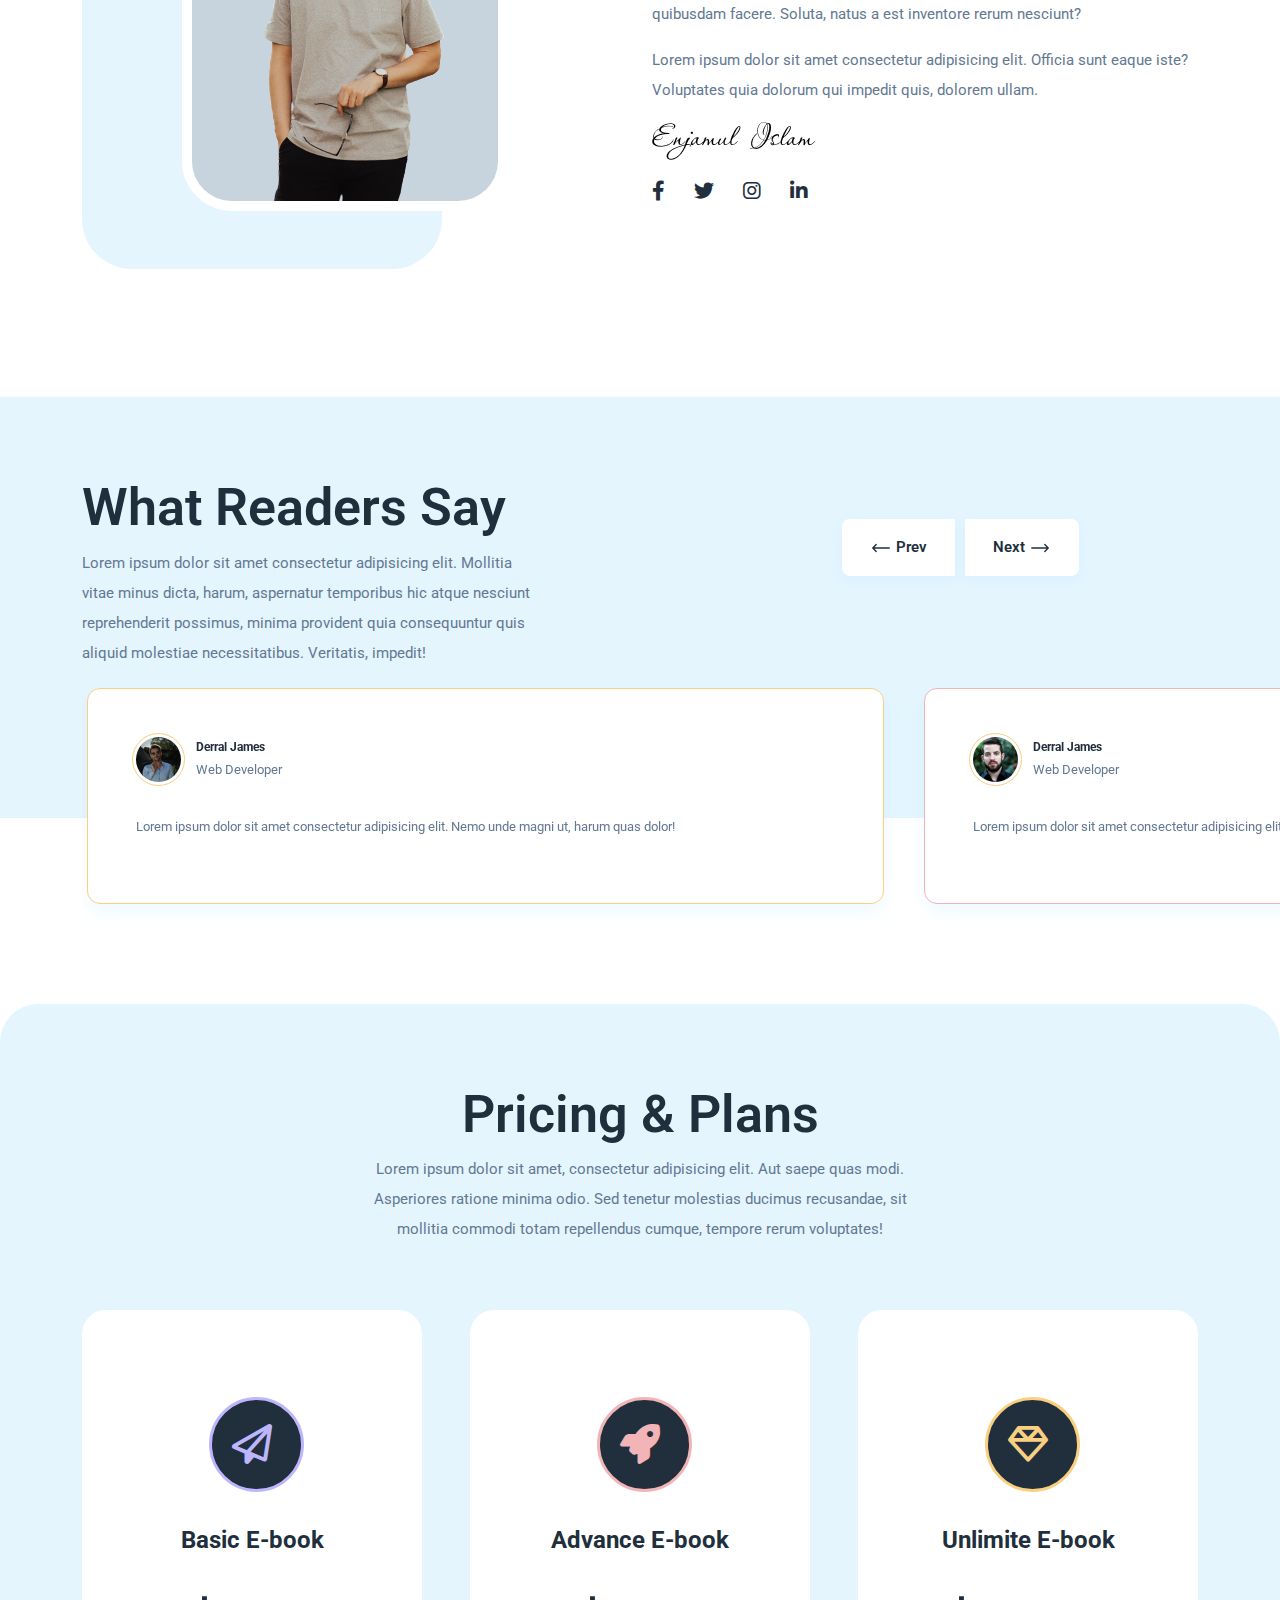
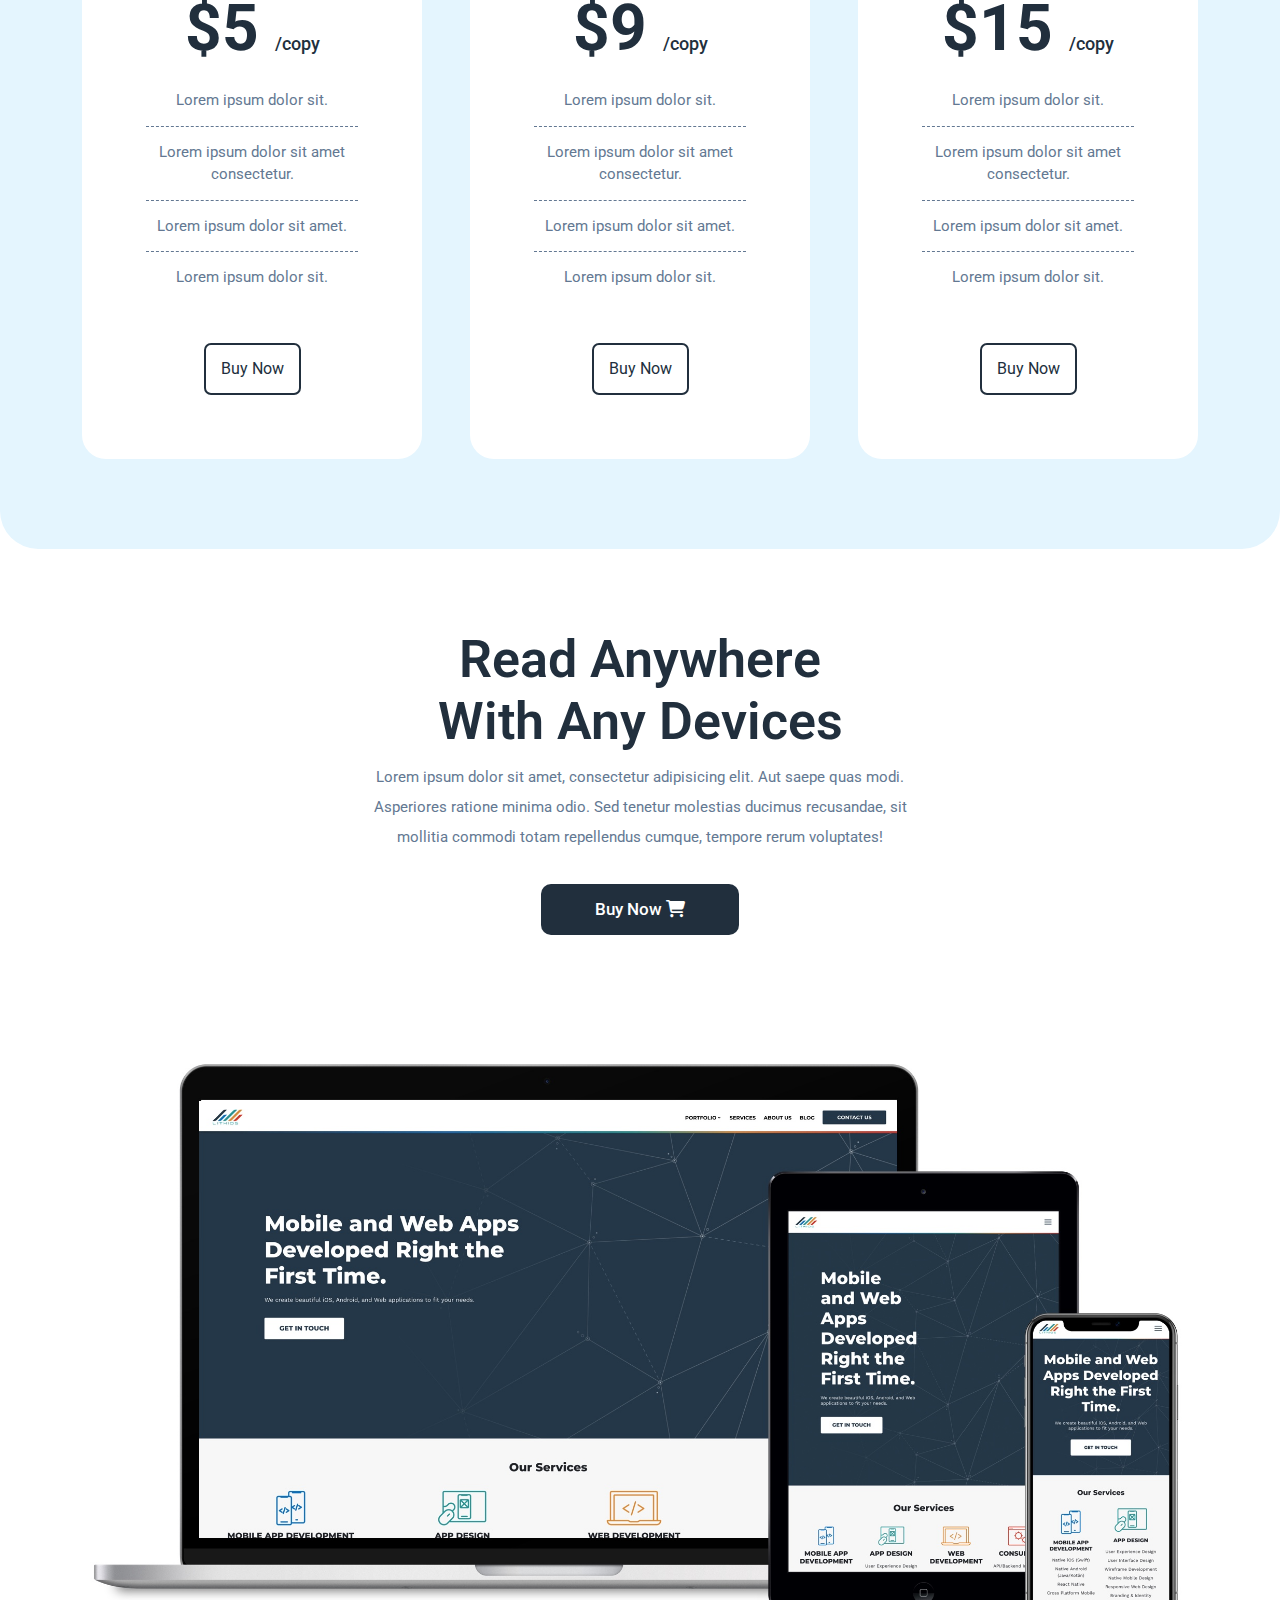
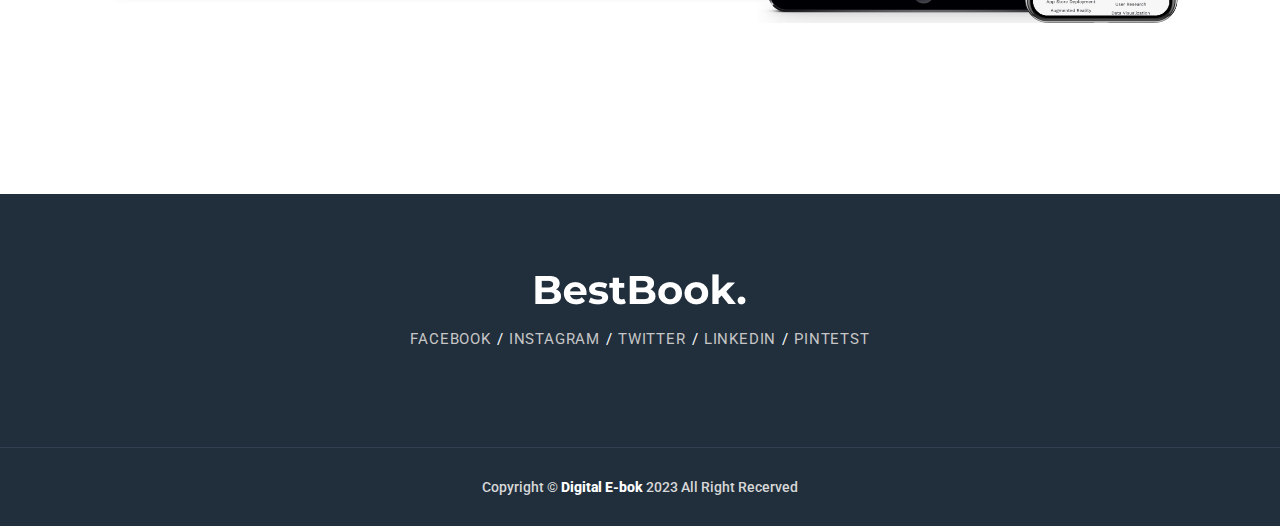
==== commit 5c31937e: "Template Responsive" ====
--- a/index.html
+++ b/index.html
@@ -14,12 +14,13 @@
     <link rel="stylesheet" href="css/all.min.css">
     <!-- Custome Theme CSS -->
     <link rel="stylesheet" href="css/style.css">
+    <!-- Theme Responsive CSS -->
+    <link rel="stylesheet" href="css/responsive.css">
     
 </head>
 <body>
     
     <!-- Start of the Header area -->
-
 
     <header>
         <!-- Nav Section Start Here -->
@@ -79,14 +80,13 @@
 
     </header>
 
-
     <!-- End of the Header area -->
     
     <!-- Starting of the Stats Area -->
 
     <div class="stats">
         <div class="container">
-            <div class="d-flex justify-content-around">
+            <div class="d-flex justify-content-around align-items-center flex-column flex-sm-row">
                 <div class="single-stats">
                     <div class="my-5">
                         <p class="stats-num">155+</p>
@@ -116,7 +116,7 @@
     <section class="about">
         <div class="container">
             <div class="row align-items-center">
-                <div class="col-lg-5">
+                <div class="col-lg-5 text-center text-lg-start">
                     <div class="author">
                         <img src="images/author.png" alt="Author" class="img-fluid">
                     </div>
@@ -152,12 +152,12 @@
     <section class="testimonial">
         <div class="bg-cyan test-head pt-section">
             <div class="container">
-                <div class="d-flex align-items-center justify-content-between">
-                    <div class="col-lg-6 col-xl-5 pb-title pb-lg-0">
+                <div class="row d-flex align-items-center justify-content-between">
+                    <div class="col-lg-6 col-xl-5 pb-title pb-lg-0 text-center text-lg-start">
                         <h2 class="section-title">What Readers Say</h2>
                         <p class="mb-0">Lorem ipsum dolor sit amet consectetur adipisicing elit. Mollitia vitae minus dicta, harum, aspernatur temporibus hic atque nesciunt reprehenderit possimus, minima provident quia consequuntur quis aliquid molestiae necessitatibus. Veritatis, impedit!</p>
                     </div>
-                    <div class="control d-flex align-items-center" id="custom-control">
+                    <div class="control col-lg-6 offset-xl-3 col-xl-4 d-flex align-items-center pb-title" id="custom-control">
                         <div class="prev">
                             <svg xmlns="http://www.w3.org/2000/svg" fill="none" viewBox="0 0 24 24" stroke-width="1.5" stroke="currentColor">
                                 <path stroke-linecap="round" stroke-linejoin="round" d="M6.75 15.75L3 12m0 0l3.75-3.75M3 12h18" />
--- a/css/responsive.css
+++ b/css/responsive.css
@@ -0,0 +1,112 @@
+/* 
+    Theme Responsive Stylesheet 
+    Version: 1.0
+*/
+
+@media only screen and (max-width: 992px) {
+    .author {
+        margin-bottom: 145px;
+    }
+    
+    .author img {
+        margin: 0;
+    }
+    
+    .author::before {
+        width: 100%;
+        left: 0;
+    }
+
+    .about {
+        padding-bottom: 75px;
+    }
+
+    .control {
+        justify-content: center;
+    }
+
+    .tns-outer {
+        margin-right: 0;
+    }
+
+    .tns-item {
+        padding-right: 5px;
+    }
+}
+
+@media only screen and (max-width: 576px) {
+    body {
+        font-size: 14px;
+    }
+
+    p {
+        line-height: 26px;
+    }
+
+    .p-section {
+        padding-top: 60px;
+        padding-bottom: 70px;
+    }
+
+    .pt-section {
+        padding-top: 60px;
+    }
+
+    .pb-title {
+        padding-bottom: 50px;
+    }
+
+    .section-title {
+        font-size: 36px;
+        line-height: 51px;
+        padding-bottom: 12px;
+    }
+
+    .site-title {
+        font-size: 46px !important;
+        line-height: 65px !important;
+    }
+
+    .site-desc {
+        font-size: 16px !important;
+        line-height: 32px !important;
+    }
+
+    .btn-filled {
+        font-size: 15px;
+        padding: 13px;
+    }
+
+    .hero-btns p,
+    .hero-btns p a {
+        font-size: 15px;
+    }
+
+    .pricing-card {
+        padding: 1rem 1rem 2rem;
+    }
+
+    .pricing {
+        font-size: 45px;
+    }
+
+    .pricing-plan {
+        font-size: 21px;
+        margin: 37px 0;
+    }
+
+    .pricing-icon i {
+        font-size: 27px;
+    }
+
+    .pricing-icon i::after {
+        width: 75px;
+        height: 75px;
+        left: -75%;
+        top: -80%;
+    }
+
+    .footer .p-section {
+        padding-bottom: 40px ;
+    }
+}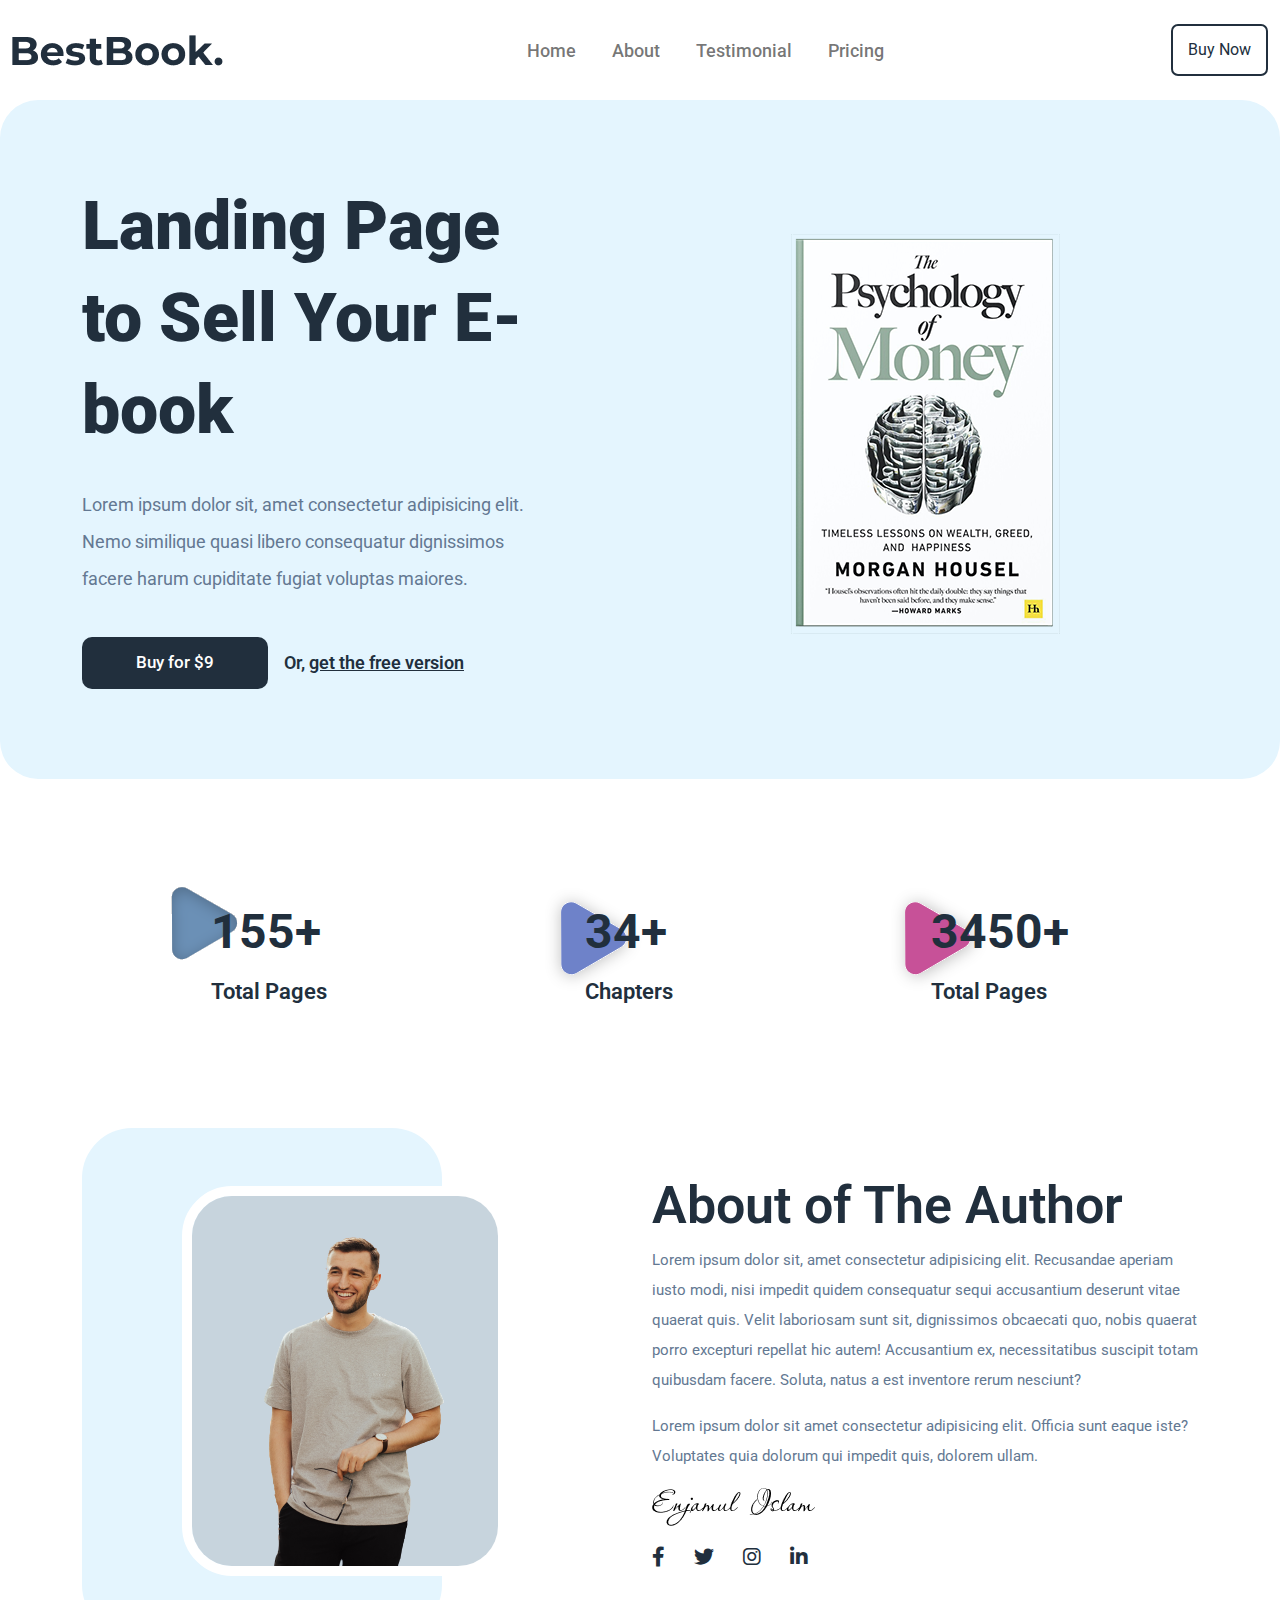
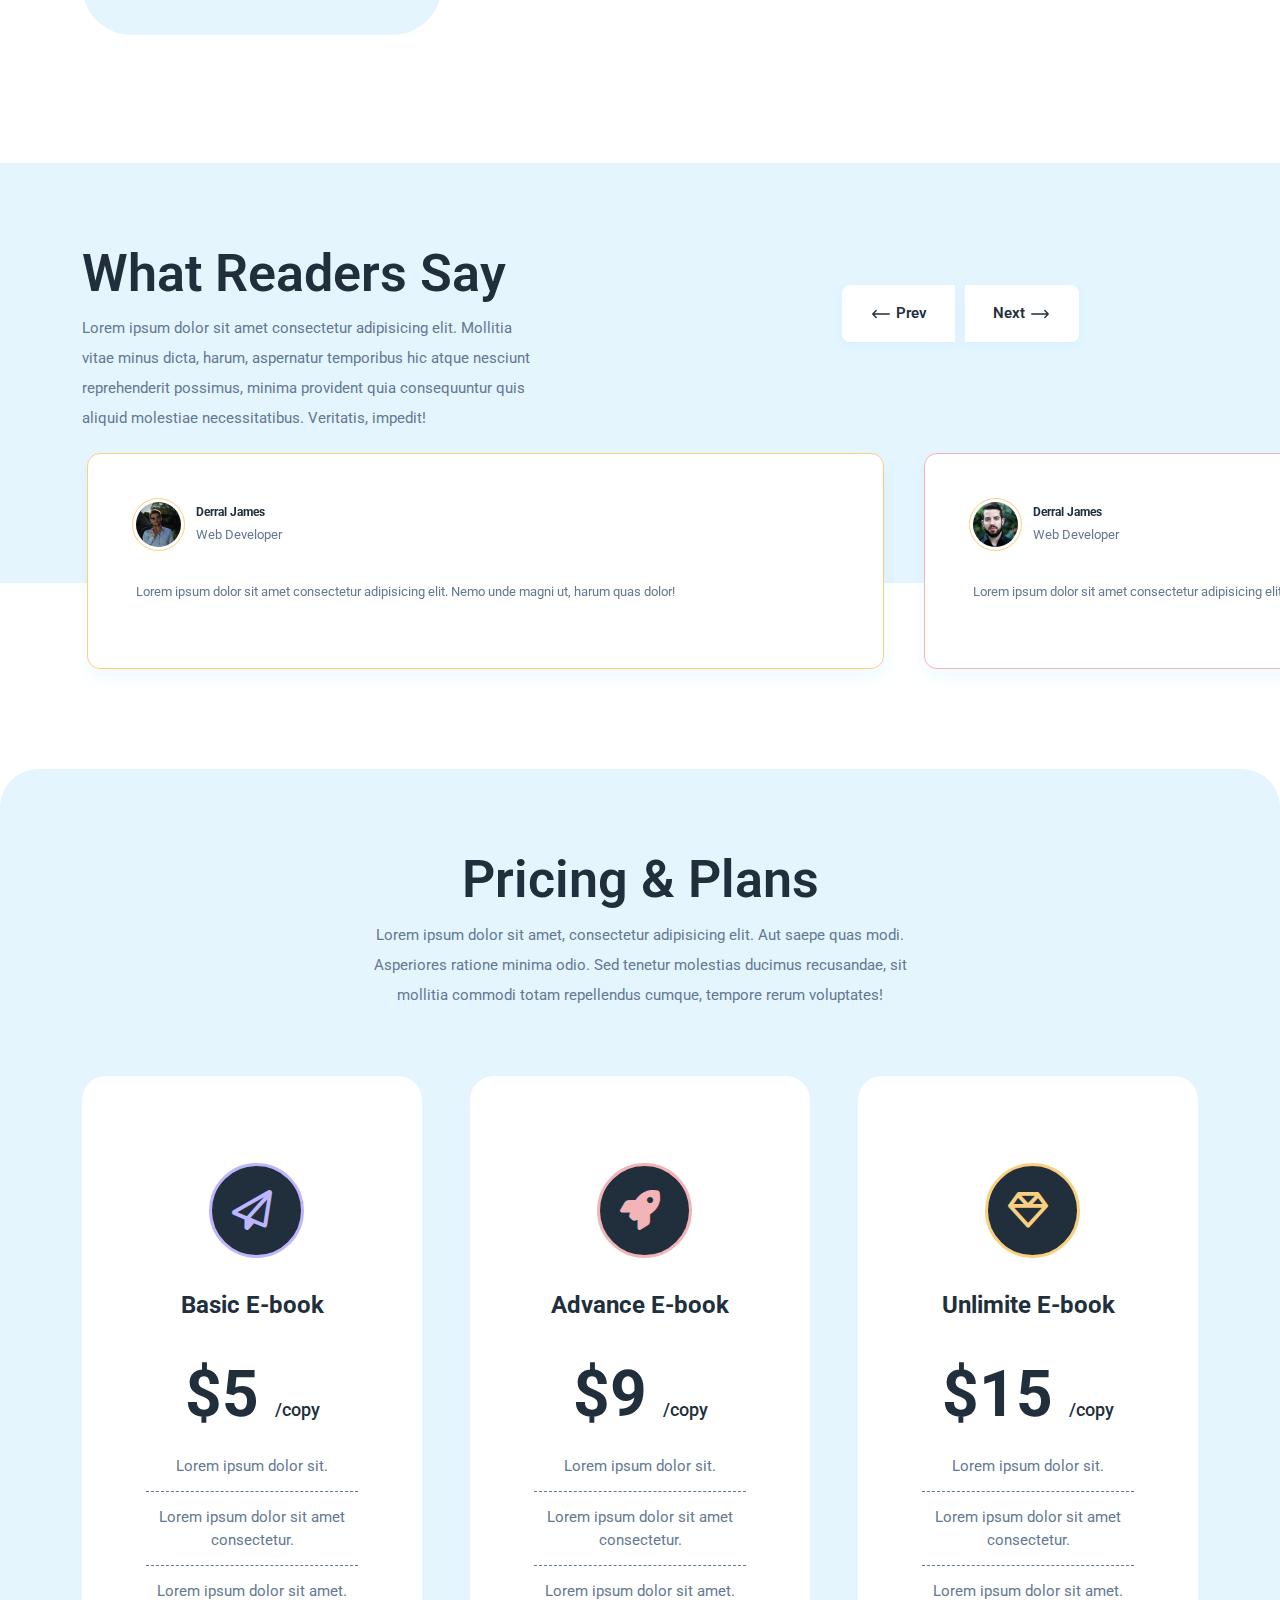
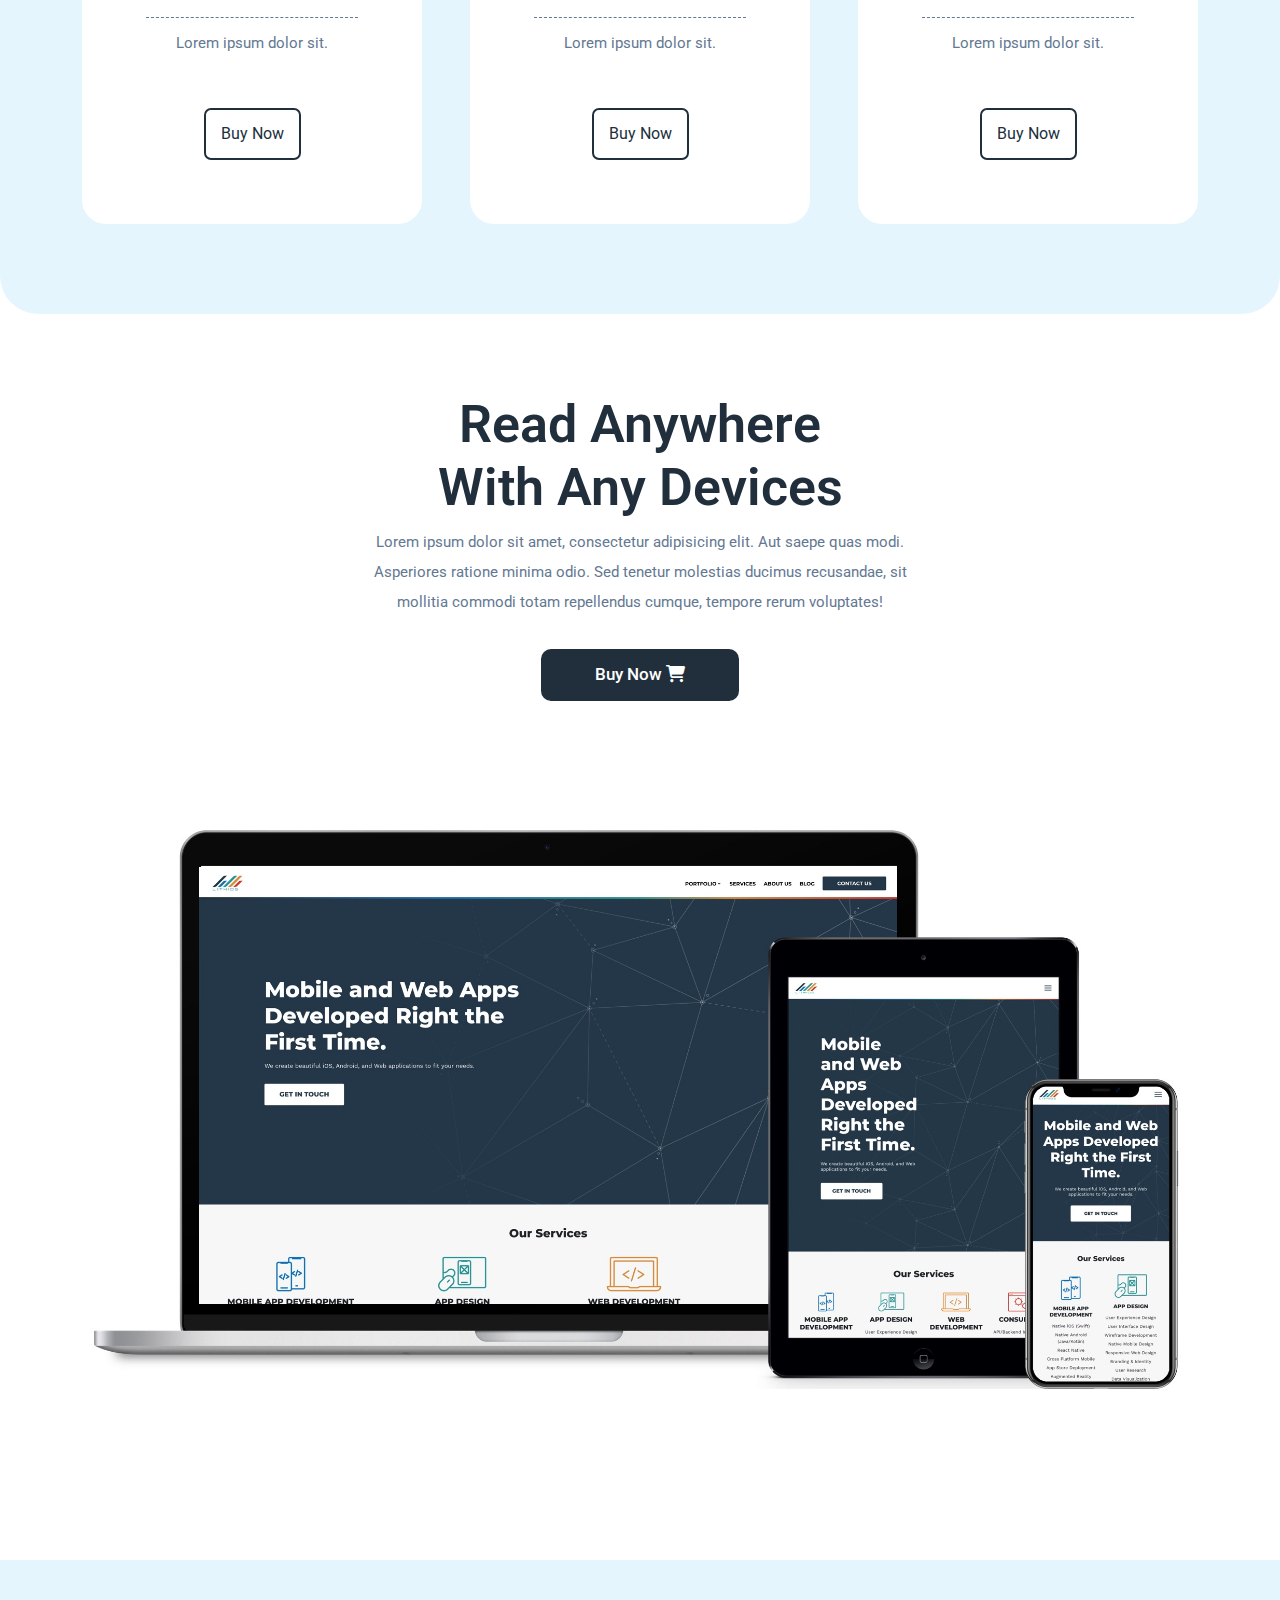
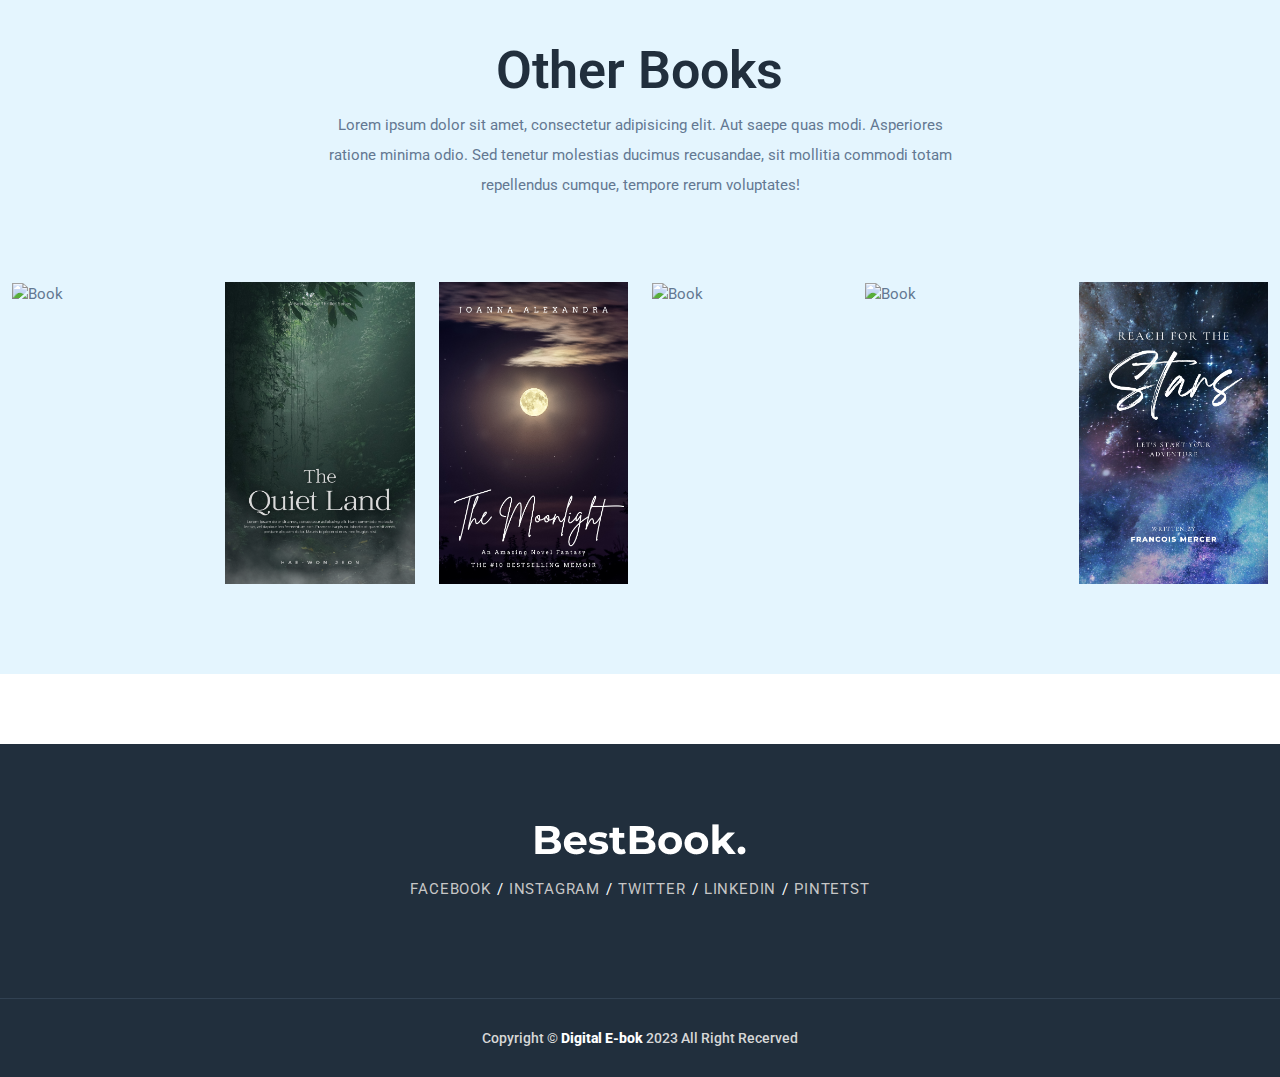
==== commit 870f71f4: "More Book Section add" ====
--- a/index.html
+++ b/index.html
@@ -71,7 +71,7 @@
                         </div>
                     </div>
                     <div class="offset-xxl-2 col-xxl-5 offset-xl-1 col-xl-6 col-lg-7 text-center order-1">
-                        <img src="images/hero-1.png" alt="Hero Image" class="img-fluid">
+                        <img src="images/hero.png" alt="Hero-Image" class="img-fluid">
                     </div>
                 </div>
             </div>
@@ -340,9 +340,72 @@
 
     <!-- End of the CTA Area -->
 
+    <!-- Start More Book Area -->
+
+    <section class="more_book bg-cyan p-section ">
+        <div class="container-custom">
+            <div class="text-center pb-title">
+                <h2 class="section-title col-lg-5 mx-auto">Other Books</h2>
+                <p class="col-xl-6 col-lg-8 mx-auto pb-3">Lorem ipsum dolor sit amet, consectetur adipisicing elit. Aut saepe quas modi. Asperiores ratione minima odio. Sed tenetur molestias ducimus recusandae, sit mollitia commodi totam repellendus cumque, tempore rerum voluptates!</p>
+            </div>
+            <div class="row">
+                <!-- Start Single Book  -->
+                <div class="col-xl-2 col-lg-4 col-md-6 col-12 mt-xl-0 mt-4 book-card">
+                    <img src="images/book/book1.png" alt="Book" class="img-fluid">
+                    <div class="book-card-cont text-center py-3">
+                        <h5 class="book-name">A Big Bubble in The Sky</h5>
+                        <p class="book-price">$16</p>
+                    </div>
+                </div>
+                <!-- Start Single Book  -->
+                <div class="col-xl-2 col-lg-4 col-md-6 col-12 mt-xl-0 mt-4 book-card">
+                    <img src="images/book/book2.png" alt="Book" class="img-fluid">
+                    <div class="book-card-cont text-center py-3">
+                        <h5 class="book-name">The Quiet Land</h5>
+                        <p class="book-price">$21</p>
+                    </div>
+                </div>
+                <!-- Start Single Book  -->
+                <div class="col-xl-2 col-lg-4 col-md-6 col-12 mt-xl-0 mt-4 book-card">
+                    <img src="images/book/book3.png" alt="Book" class="img-fluid">
+                    <div class="book-card-cont text-center py-3">
+                        <h5 class="book-name">The Moonlight</h5>
+                        <p class="book-price">$18</p>
+                    </div>
+                </div>
+                <!-- Start Single Book  -->
+                <div class="col-xl-2 col-lg-4 col-md-6 col-12 mt-xl-0 mt-4 book-card">
+                    <img src="images/book/book4.png" alt="Book" class="img-fluid">
+                    <div class="book-card-cont text-center py-3">
+                        <h5 class="book-name">Princess</h5>
+                        <p class="book-price">$25</p>
+                    </div>
+                </div>
+                <!-- Start Single Book  -->
+                <div class="col-xl-2 col-lg-4 col-md-6 col-12 mt-xl-0 mt-4 book-card">
+                    <img src="images/book/book5.png" alt="Book" class="img-fluid">
+                    <div class="book-card-cont text-center py-3">
+                        <h5 class="book-name">The Black Universe</h5>
+                        <p class="book-price">$21</p>
+                    </div>
+                </div>
+                <!-- Start Single Book  -->
+                <div class="col-xl-2 col-lg-4 col-md-6 col-12 mt-xl-0 mt-4 book-card">
+                    <img src="images/book/book6.png" alt="Book" class="img-fluid">
+                    <div class="book-card-cont text-center py-3">
+                        <h5 class="book-name">Stars</h5>
+                        <p class="book-price">$21</p>
+                    </div>
+                </div>
+            </div>
+        </div>
+    </section>
+
+    <!-- End More Book Area -->
+
     <!-- Starting of the Footer Area -->
 
-    <footer class="footer">
+    <footer class="footer mt-section">
         <div class="container p-section">
             <img src="images/logo-light.png" alt="" class="img-fluid">
             <ul class="footer-menu pt-3 mb-0">
--- a/css/style.css
+++ b/css/style.css
@@ -1,11 +1,45 @@
+/*-------------------------------------------------
+
+    Template name: E-book Landing Page Template
+    Template URI: https://enjamul.me/E-book-landing-page-template
+    Author Name: Enjamul Islam
+    Author URI: https://enjamul.me
+    Description: Our e-book landing page template is designed to help authors and publishers promote and sell their digital books with a clean, modern, and optimized design that converts visitors into customers. The template includes a prominent call-to-action button, information about the book and author, and space for reviews and testimonials. It's fully customizable and easy to use.
+    Version: 1.0
+
+-------------------------------------------------
+
+    CSS Index
+=======================
+
+    1.0. Google Font
+    2.0. Basic Styling 
+    3.0. Header Area
+    4.0. Hero Area
+    5.0. Stat Area
+    6.0. About Area
+    7.0. Testimonial Area
+    8.0. Pricing Area
+    9.0. Call To Action Area
+    10.0. Footer Area
+    11.0. Responsive Area
+
+-------------------------------------------------*/
+/*================================================
+    1.0. Google Font
+================================================*/
+
 @import url('https://fonts.googleapis.com/css2?family=Roboto:ital,wght@0,700;1,100;1,300;1,400;1,500&display=swap');
 
 
-
-/* Basic Styling */
+/*================================================
+    2.0. Basic Styling 
+================================================*/
+
 :root {
     --primary: #212F3D;
     --secondary: #637892;
+    --cyan: #E4F5FE;
 }
 
 body {
@@ -29,7 +63,7 @@
 }
 
 .bg-cyan {
-    background-color: #E4F5FE;
+    background-color: var(--cyan);
 }
 
 .p-section {
@@ -79,8 +113,10 @@
     color: var(--primary);
 }
 
-
-/* Header area */
+/*================================================
+    3.0. Header Area 
+================================================*/
+
 .navbar .container-custom {
     display: flex;
     flex-wrap: wrap;
@@ -101,7 +137,10 @@
     color: var(--primary) !important;
 }
 
-/* Hero area */
+/*================================================
+    4.0. Hero Area
+================================================*/
+
 .hero.bg-cyan {
     border-radius: 38px;
 }
@@ -132,7 +171,10 @@
     color: #000;
 }
 
-/* Stat area */
+/*================================================
+    5.0. Stat Area
+================================================*/
+
 .stats {
     padding-top: 90px;
     padding-bottom: 120px;
@@ -172,7 +214,10 @@
     content: url(../images/blob3.svg);
 }
 
-/* About Area */
+/*================================================
+    6.0. About Area
+================================================*/
+
 .about {
     padding-bottom: 175px;
 }
@@ -215,7 +260,10 @@
     color: var(--secondary);
 }
 
-/* Testimonail Area  */
+/*================================================
+    7.0. Testimonial Area
+================================================*/
+
 .control {
     font-weight: 600;
     font-size: 15px;
@@ -227,7 +275,7 @@
     color: var(--primary);
     margin-right: 10px;
     cursor: pointer;
-    box-shadow: 0px 4px 11px rgba(190   233, 255, 0.25);
+    box-shadow: 0px 4px 11px rgba(190, 233, 255, 0.25);
 }
 
 .prev {
@@ -335,7 +383,10 @@
     border: 1px solid #F9CF80;
 }
 
-/* Pricing Area */
+/*================================================
+    8.0. Pricing Area
+================================================*/
+
 .package {
     border-radius: 38px;
 }
@@ -433,9 +484,52 @@
     border-bottom: 1px dashed #637892;
 }
 
-/* Call To Action Area */
-
-/* Footer Area */
+/*================================================
+    9.0. Call To Action Area
+================================================*/
+
+/*================================================
+    10.0. More Book Area
+================================================*/
+
+.book-card {
+    position: relative;
+    overflow: hidden;
+}
+
+.book-card img {
+    position: relative;
+    -webkit-transition: all .3s ease;
+    transition: all .3s ease;
+}
+
+.book-card:hover img {
+    transform: scale(1.1);
+}
+
+.book-card-cont {
+    position: absolute;
+    bottom: -100%;
+    left: 0;
+    width: 100%;
+    background-color: rgba(255, 255, 255, .9);
+    -webkit-transition: all .3s ease;
+    transition: all .3s ease;
+}
+
+.book-card:hover .book-card-cont {
+    bottom: 0;
+}
+
+.book-card-cont p.book-price {
+    padding: 0;
+    margin-bottom: 0;
+}
+
+/*================================================
+    10.0. Footer Area
+================================================*/
+
 .footer {
     background-color: var(--primary);
     text-align: center;
@@ -489,4 +583,120 @@
 
 .copyright p a:hover {
     text-decoration: underline;
+}
+
+
+/*================================================
+    11.0. Responsive Area
+================================================*/
+
+/* Large Device Like Tablet */
+@media only screen and (max-width: 992px) {
+    .author {
+        margin-bottom: 145px;
+    }
+    
+    .author img {
+        margin: 0;
+    }
+    
+    .author::before {
+        width: 100%;
+        left: 0;
+    }
+
+    .about {
+        padding-bottom: 75px;
+    }
+
+    .control {
+        justify-content: center;
+    }
+
+    .tns-outer {
+        margin-right: 0;
+    }
+
+    .tns-item {
+        padding-right: 5px;
+    }
+}
+/* Small Device */
+@media only screen and (max-width: 576px) {
+    body {
+        font-size: 14px;
+    }
+
+    p {
+        line-height: 26px;
+    }
+
+    .p-section {
+        padding-top: 60px;
+        padding-bottom: 70px;
+    }
+
+    .pt-section {
+        padding-top: 60px;
+    }
+
+    .pb-title {
+        padding-bottom: 50px;
+    }
+
+    .section-title {
+        font-size: 36px;
+        line-height: 51px;
+        padding-bottom: 12px;
+    }
+
+    .site-title {
+        font-size: 46px !important;
+        line-height: 65px !important;
+        text-align: center !important;
+    }
+
+    .site-desc {
+        font-size: 16px !important;
+        line-height: 32px !important;
+        text-align: center !important;
+    }
+
+    .btn-filled {
+        font-size: 15px;
+        padding: 13px;
+    }
+
+    .hero-btns p,
+    .hero-btns p a {
+        font-size: 15px;
+    }
+
+    .pricing-card {
+        padding: 1rem 1rem 2rem;
+    }
+
+    .pricing {
+        font-size: 45px;
+    }
+
+    .pricing-plan {
+        font-size: 21px;
+        margin: 37px 0;
+    }
+
+    .pricing-icon i {
+        font-size: 27px;
+    }
+
+    .pricing-icon i::after {
+        width: 75px;
+        height: 75px;
+        left: -75%;
+        top: -80%;
+    }
+
+    .footer .p-section {
+        padding-bottom: 40px ;
+    }
 }--- a/css/responsive.css
+++ b/css/responsive.css
@@ -1,8 +1,5 @@
-/* 
-    Theme Responsive Stylesheet 
-    Version: 1.0
-*/
 
+/* Large Device Like Tablet */
 @media only screen and (max-width: 992px) {
     .author {
         margin-bottom: 145px;
@@ -33,7 +30,7 @@
         padding-right: 5px;
     }
 }
-
+/* Small Device */
 @media only screen and (max-width: 576px) {
     body {
         font-size: 14px;
@@ -65,11 +62,13 @@
     .site-title {
         font-size: 46px !important;
         line-height: 65px !important;
+        text-align: center !important;
     }
 
     .site-desc {
         font-size: 16px !important;
         line-height: 32px !important;
+        text-align: center !important;
     }
 
     .btn-filled {
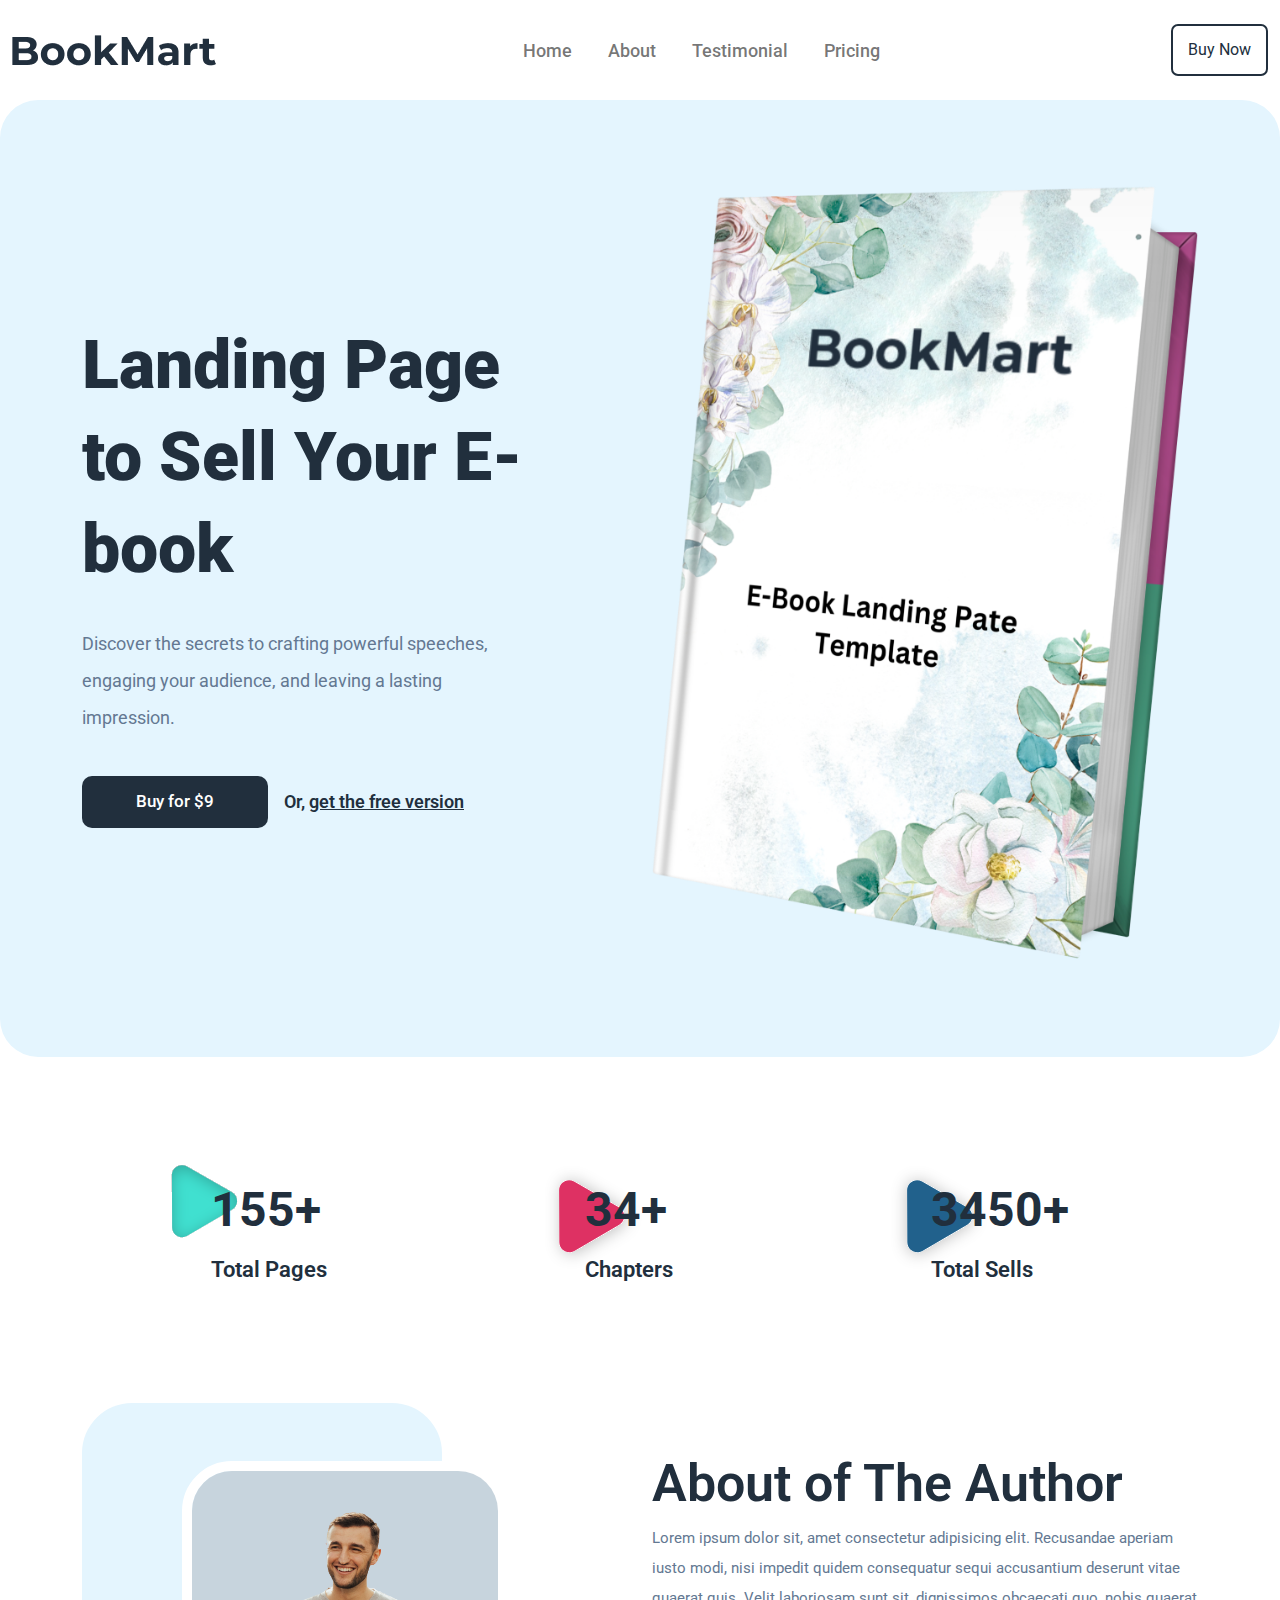
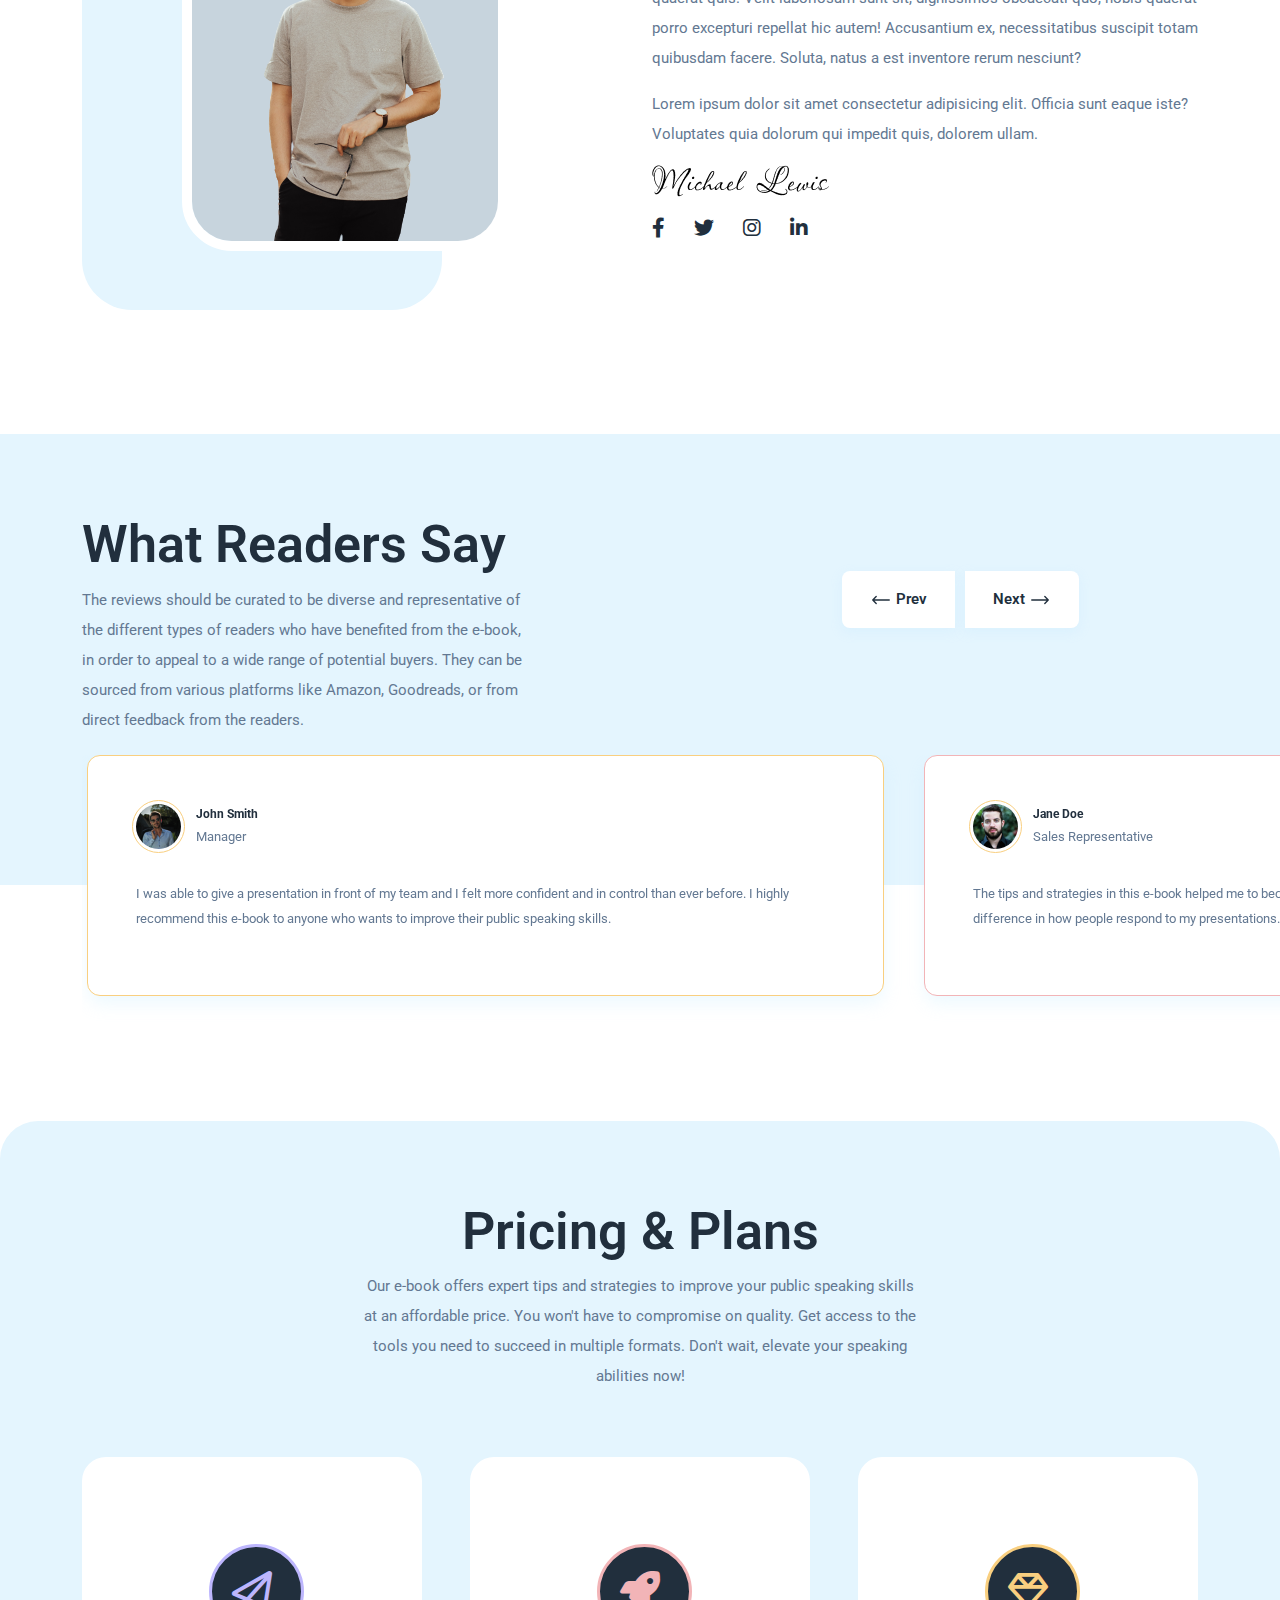
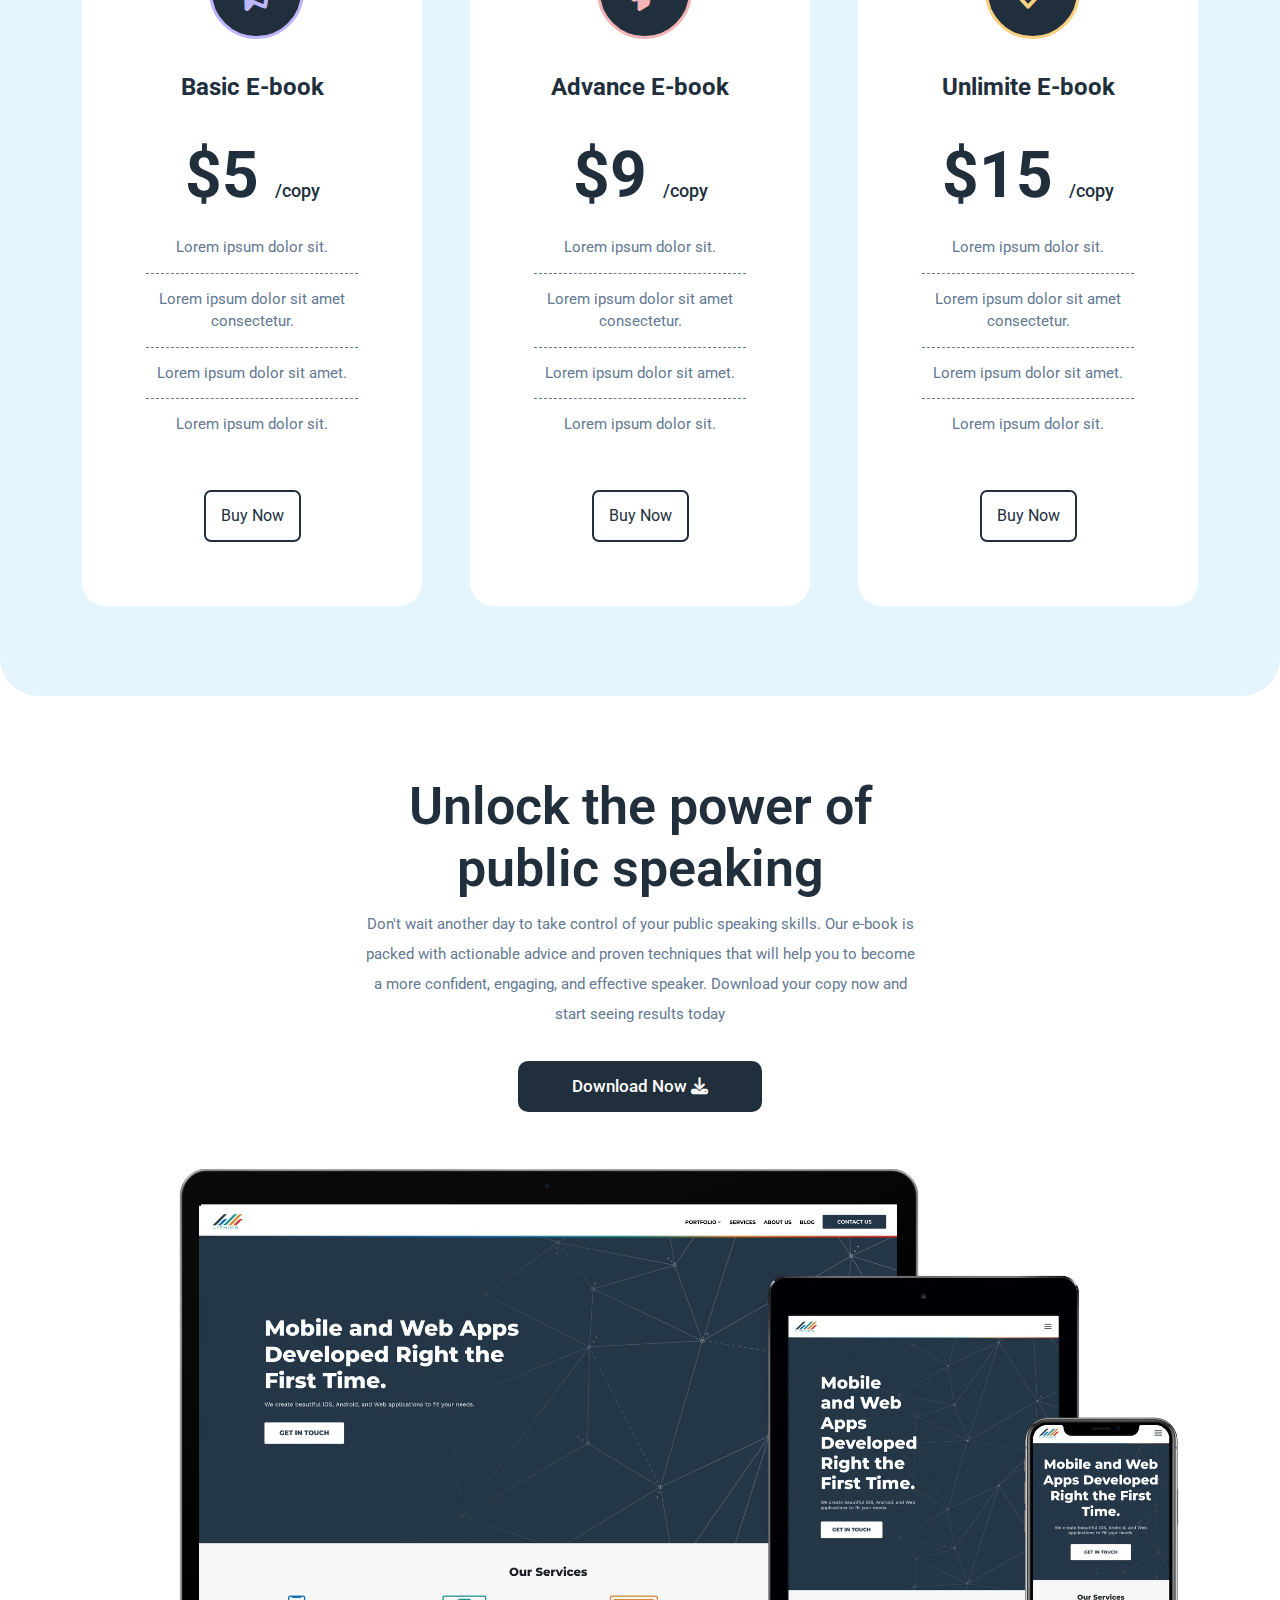
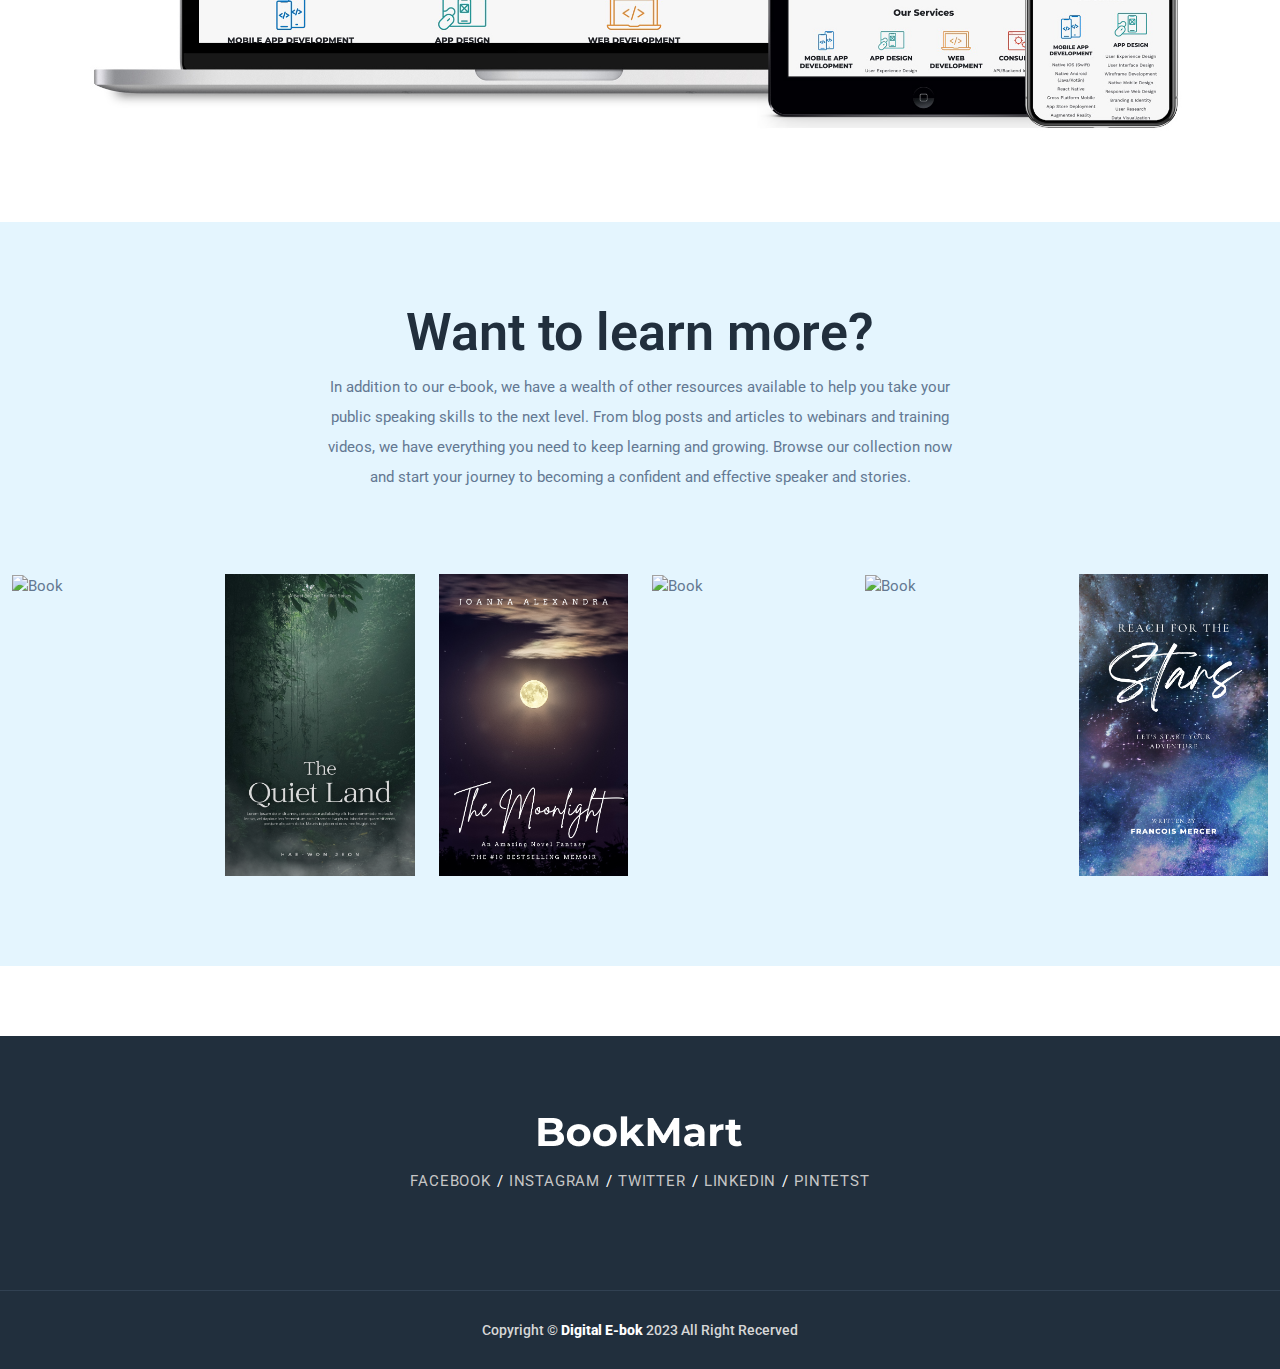
==== commit 1e55daf4: "Change Content" ====
--- a/index.html
+++ b/index.html
@@ -63,7 +63,7 @@
                     <div class="col-lg-5 order-2 order-lg-0">
                         <div class="hero-text pt-section pt-lg-0">
                             <h1 class="site-title">Landing Page to Sell Your E-book</h1>
-                            <p class="site-desc">Lorem ipsum dolor sit, amet consectetur adipisicing elit. Nemo similique quasi libero consequatur dignissimos facere harum cupiditate fugiat voluptas maiores.</p>
+                            <p class="site-desc">Discover the secrets to crafting powerful speeches, engaging your audience, and leaving a lasting impression.</p>
                             <div class="hero-btns d-flex align-items-center">
                                 <button class="btn btn-filled">Buy for $9</button>
                                 <p class="mb-0 ms-3">Or, <a href="#">get the free version</a></p>
@@ -102,7 +102,7 @@
                 <div class="single-stats">
                     <div class="my-5">
                         <p class="stats-num">3450+</p>
-                        <p class="stats-title">Total Pages</p>
+                        <p class="stats-title">Total Sells</p>
                     </div>
                 </div>
             </div>
@@ -155,7 +155,7 @@
                 <div class="row d-flex align-items-center justify-content-between">
                     <div class="col-lg-6 col-xl-5 pb-title pb-lg-0 text-center text-lg-start">
                         <h2 class="section-title">What Readers Say</h2>
-                        <p class="mb-0">Lorem ipsum dolor sit amet consectetur adipisicing elit. Mollitia vitae minus dicta, harum, aspernatur temporibus hic atque nesciunt reprehenderit possimus, minima provident quia consequuntur quis aliquid molestiae necessitatibus. Veritatis, impedit!</p>
+                        <p class="mb-0">The reviews should be curated to be diverse and representative of the different types of readers who have benefited from the e-book, in order to appeal to a wide range of potential buyers. They can be sourced from various platforms like Amazon, Goodreads, or from direct feedback from the readers.</p>
                     </div>
                     <div class="control col-lg-6 offset-xl-3 col-xl-4 d-flex align-items-center pb-title" id="custom-control">
                         <div class="prev">
@@ -184,11 +184,11 @@
                                 <img src="images/person1.png" alt="Client">
                             </div>
                             <div class="meta">
-                                <h5>Derral James</h5>
-                                <p>Web Developer</p>
-                            </div>
-                        </div>
-                        <p>Lorem ipsum dolor sit amet consectetur adipisicing elit. Nemo unde magni ut, harum quas dolor!</p>
+                                <h5>John Smith</h5>
+                                <p>Manager</p>
+                            </div>
+                        </div>
+                        <p>I was able to give a presentation in front of my team and I felt more confident and in control than ever before. I highly recommend this e-book to anyone who wants to improve their public speaking skills.</p>
                     </div>
                 </div>
                 <!-- Single Testimonial Item -->
@@ -199,11 +199,11 @@
                                 <img src="images/person2.png" alt="Client">
                             </div>
                             <div class="meta">
-                                <h5>Derral James</h5>
-                                <p>Web Developer</p>
-                            </div>
-                        </div>
-                        <p>Lorem ipsum dolor sit amet consectetur adipisicing elit. Nemo unde magni ut, harum quas dolor!</p>
+                                <h5>Jane Doe</h5>
+                                <p>Sales Representative</p>
+                            </div>
+                        </div>
+                        <p>The tips and strategies in this e-book helped me to become a more effective and persuasive speaker. I've seen a big difference in how people respond to my presentations.</p>
                     </div>
                 </div>
                 <!-- Single Testimonial Item -->
@@ -214,11 +214,11 @@
                                 <img src="images/person3.png" alt="Client">
                             </div>
                             <div class="meta">
-                                <h5>Derral James</h5>
-                                <p>Web Developer</p>
-                            </div>
-                        </div>
-                        <p>Lorem ipsum dolor sit amet consectetur adipisicing elit. Nemo unde magni ut, harum quas dolor!</p>
+                                <h5>Michael Johnson</h5>
+                                <p>Entrepreneur</p>
+                            </div>
+                        </div>
+                        <p>I was always nervous when speaking in public. But this e-book gave me the tools I needed to overcome my anxiety and become a confident and effective speaker.</p>
                     </div>
                 </div>
                 <!-- Single Testimonial Item -->
@@ -229,11 +229,11 @@
                                 <img src="images/person4.png" alt="Client">
                             </div>
                             <div class="meta">
-                                <h5>Derral James</h5>
-                                <p>Web Developer</p>
-                            </div>
-                        </div>
-                        <p>Lorem ipsum dolor sit amet consectetur adipisicing elit. Nemo unde magni ut, harum quas dolor!</p>
+                                <h5>Sarah Lee</h5>
+                                <p>Consultant</p>
+                            </div>
+                        </div>
+                        <p>I've been using the techniques in this e-book for several months now, and I've seen a significant improvement in my public speaking skills. I highly recommend it to anyone looking to improve in this area.</p>
                     </div>
                 </div>
                 <!-- Single Testimonial Item -->
@@ -244,11 +244,11 @@
                                 <img src="images/person5.png" alt="Client">
                             </div>
                             <div class="meta">
-                                <h5>Derral James</h5>
-                                <p>Web Developer</p>
-                            </div>
-                        </div>
-                        <p>Lorem ipsum dolor sit amet consectetur adipisicing elit. Nemo unde magni ut, harum quas dolor!</p>
+                                <h5>David Brown</h5>
+                                <p>College Student</p>
+                            </div>
+                        </div>
+                        <p>I'm a college student and I was assigned to give a speech in front of my class, I was scared but after reading this e-book, I was able to deliver my speech in a confident way and I got a standing ovation from my classmates. Thank you for this e-book.</p>
                     </div>
                 </div>
             </div>
@@ -263,7 +263,7 @@
         <div class="container">
             <div class="text-center pb-title">
                 <h2 class="section-title">Pricing & Plans</h2>
-                <p class="col-xl-6 col-lg-8 mx-auto">Lorem ipsum dolor sit amet, consectetur adipisicing elit. Aut saepe quas modi. Asperiores ratione minima odio. Sed tenetur molestias ducimus recusandae, sit mollitia commodi totam repellendus cumque, tempore rerum voluptates!</p>
+                <p class="col-xl-6 col-lg-8 mx-auto">Our e-book offers expert tips and strategies to improve your public speaking skills at an affordable price. You won't have to compromise on quality. Get access to the tools you need to succeed in multiple formats. Don't wait, elevate your speaking abilities now! </p>
             </div>
         </div>
         <div class="container">
@@ -330,9 +330,9 @@
     <section class="p-section">
         <div class="container">
             <div class="text-center pb-title">
-                <h2 class="section-title col-lg-5 mx-auto">Read Anywhere With Any Devices</h2>
-                <p class="col-xl-6 col-lg-8 mx-auto pb-3">Lorem ipsum dolor sit amet, consectetur adipisicing elit. Aut saepe quas modi. Asperiores ratione minima odio. Sed tenetur molestias ducimus recusandae, sit mollitia commodi totam repellendus cumque, tempore rerum voluptates!</p>
-                <a href="#" class="btn btn-filled">Buy Now <i class="fas fa-shopping-cart"></i></a>
+                <h2 class="section-title col-lg-5 mx-auto">Unlock the power of public speaking</h2>
+                <p class="col-xl-6 col-lg-8 mx-auto pb-3">Don't wait another day to take control of your public speaking skills. Our e-book is packed with actionable advice and proven techniques that will help you to become a more confident, engaging, and effective speaker. Download your copy now and start seeing results today</p>
+                <a href="#" class="btn btn-filled">Download Now <i class="fa fa-download"></i></a>
             </div>
             <img src="images/devices.jpg" alt="Multi Device" class="img-fluid">
         </div>
@@ -345,8 +345,8 @@
     <section class="more_book bg-cyan p-section ">
         <div class="container-custom">
             <div class="text-center pb-title">
-                <h2 class="section-title col-lg-5 mx-auto">Other Books</h2>
-                <p class="col-xl-6 col-lg-8 mx-auto pb-3">Lorem ipsum dolor sit amet, consectetur adipisicing elit. Aut saepe quas modi. Asperiores ratione minima odio. Sed tenetur molestias ducimus recusandae, sit mollitia commodi totam repellendus cumque, tempore rerum voluptates!</p>
+                <h2 class="section-title col-lg-5 mx-auto">Want to learn more?</h2>
+                <p class="col-xl-6 col-lg-8 mx-auto pb-3">In addition to our e-book, we have a wealth of other resources available to help you take your public speaking skills to the next level. From blog posts and articles to webinars and training videos, we have everything you need to keep learning and growing. Browse our collection now and start your journey to becoming a confident and effective speaker and stories.</p>
             </div>
             <div class="row">
                 <!-- Start Single Book  -->
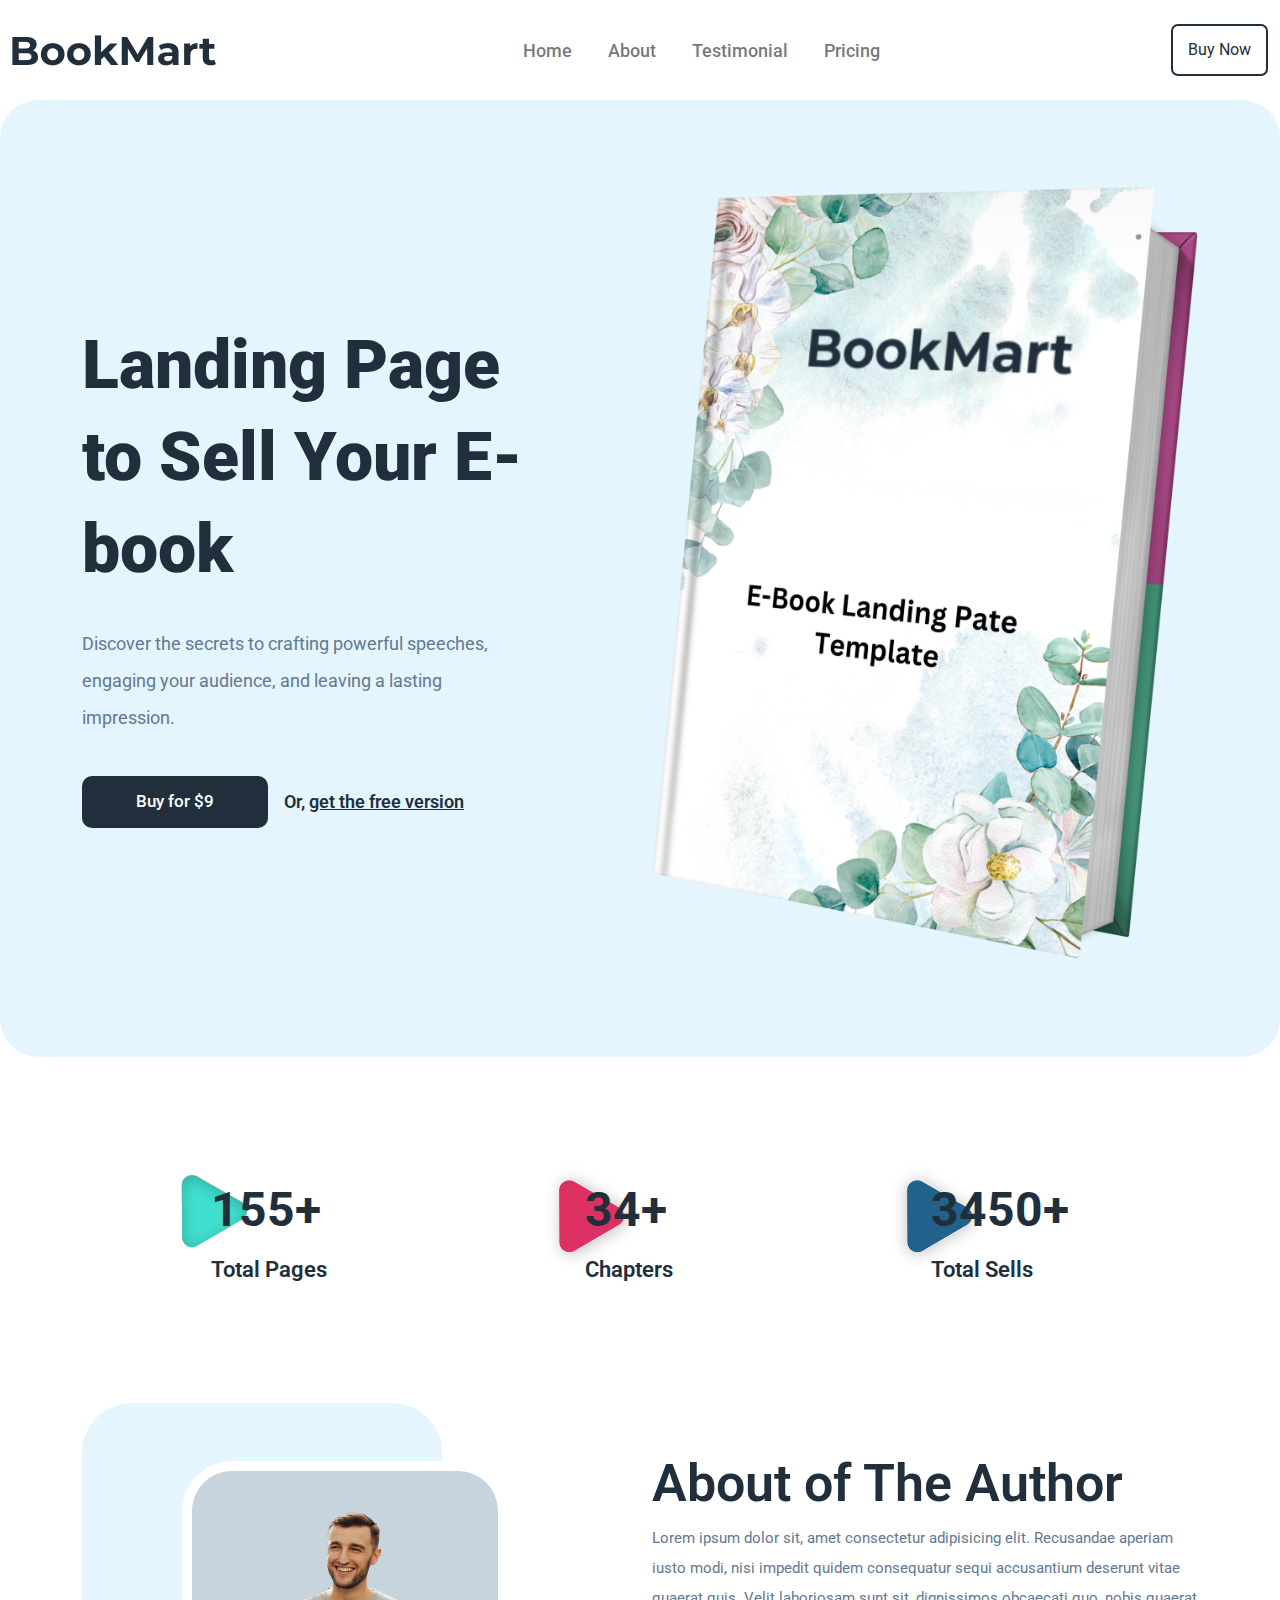
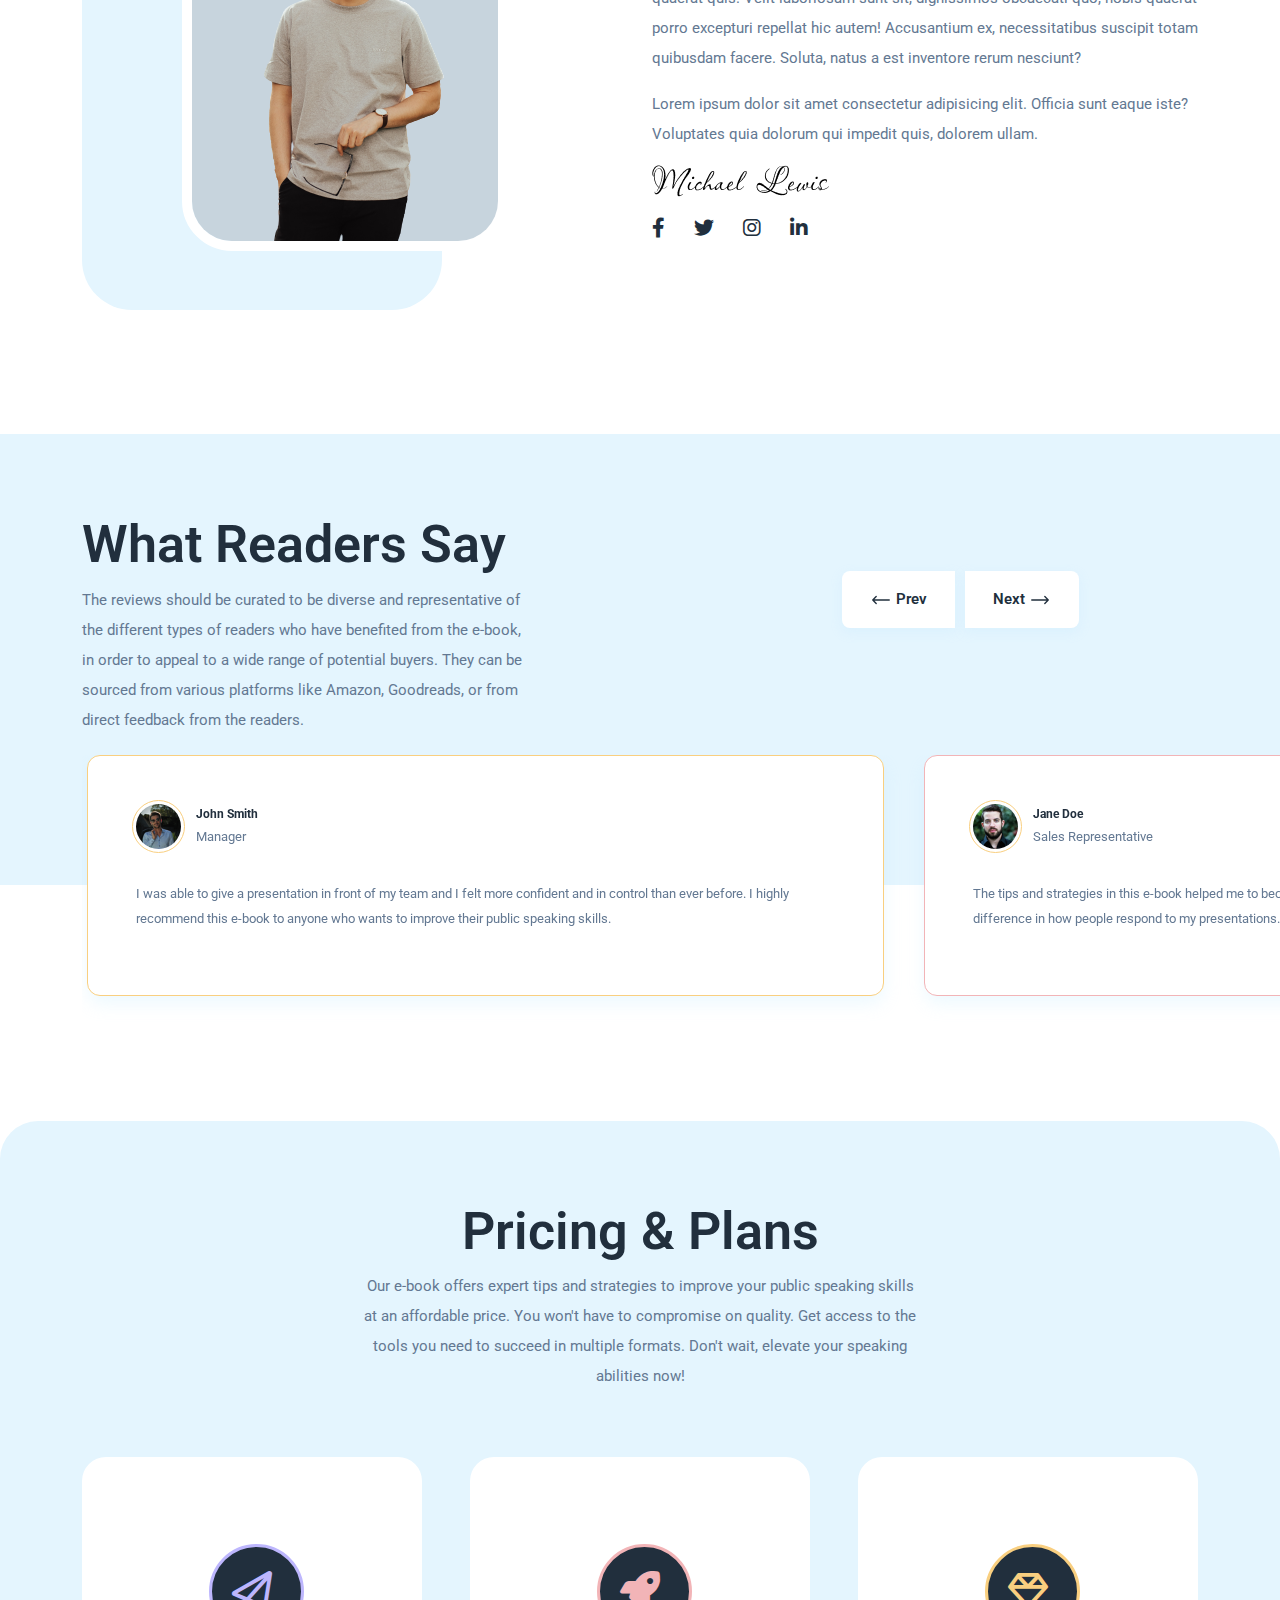
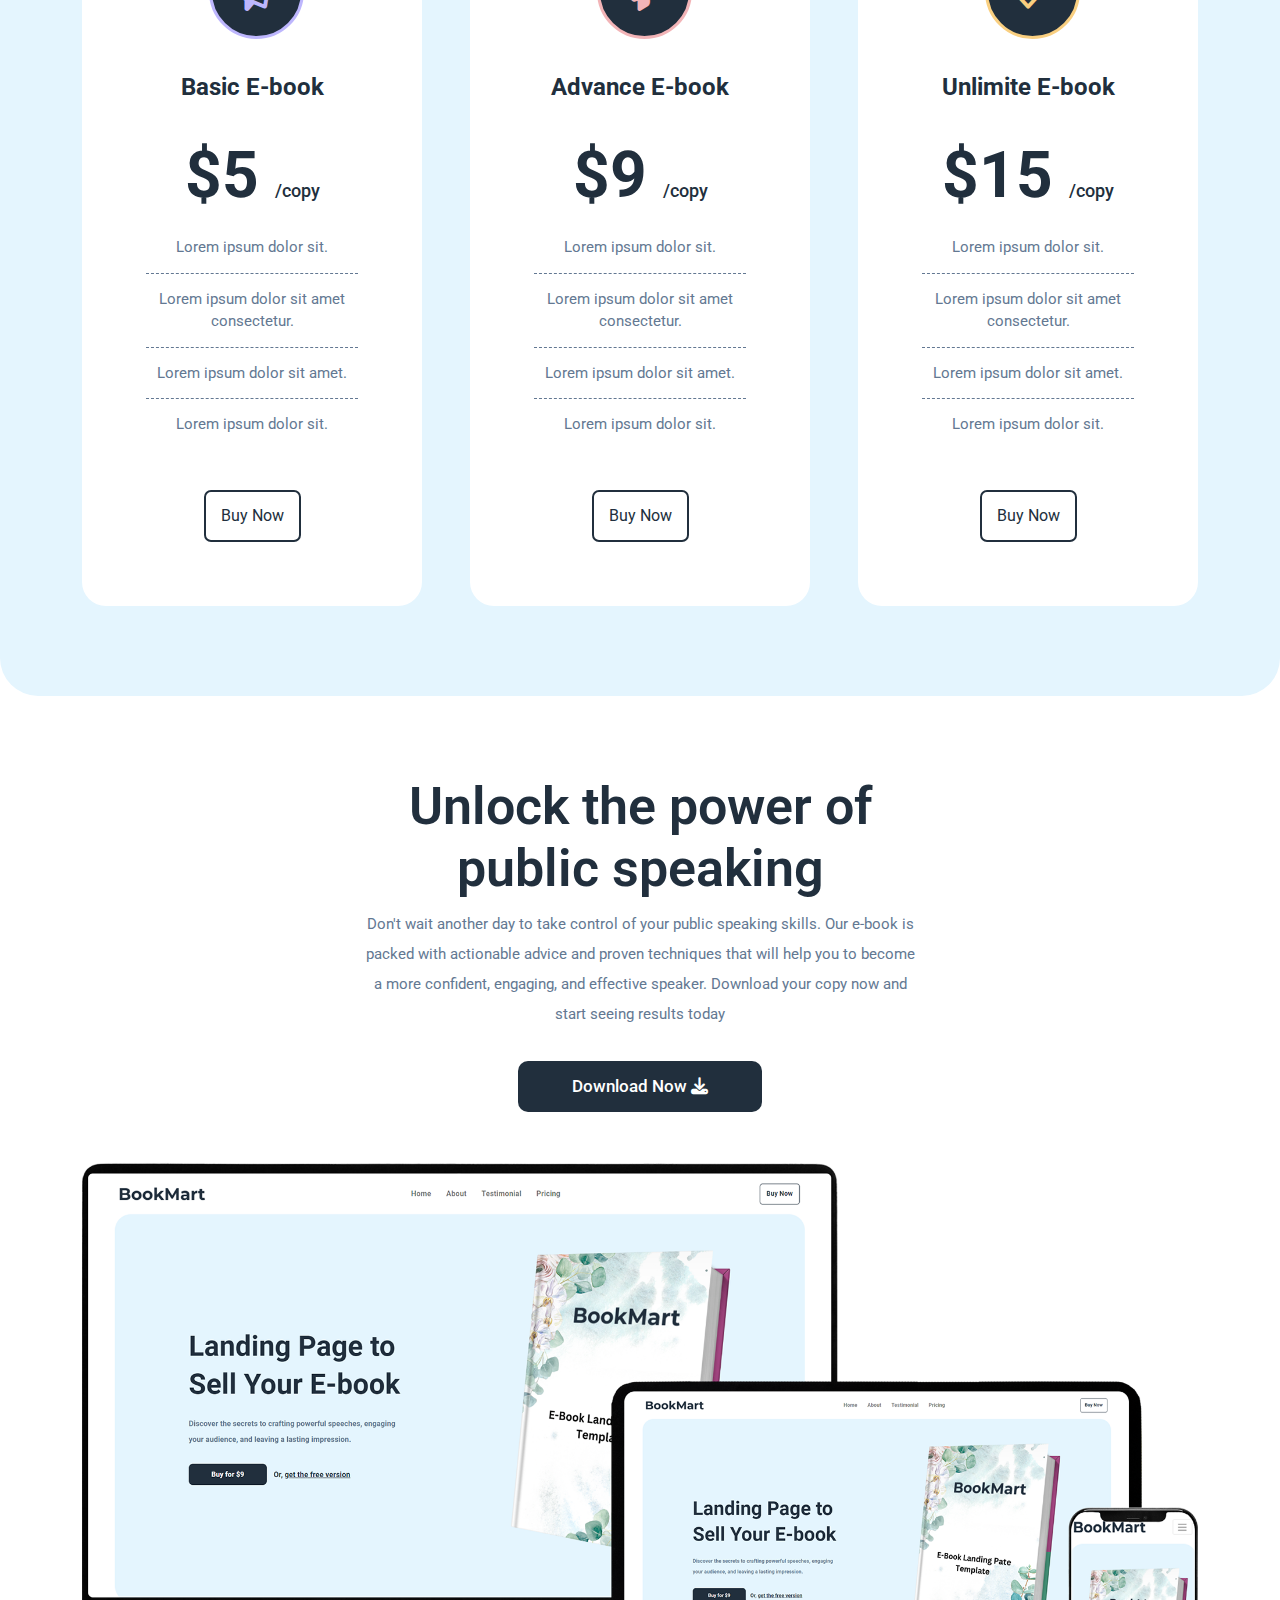
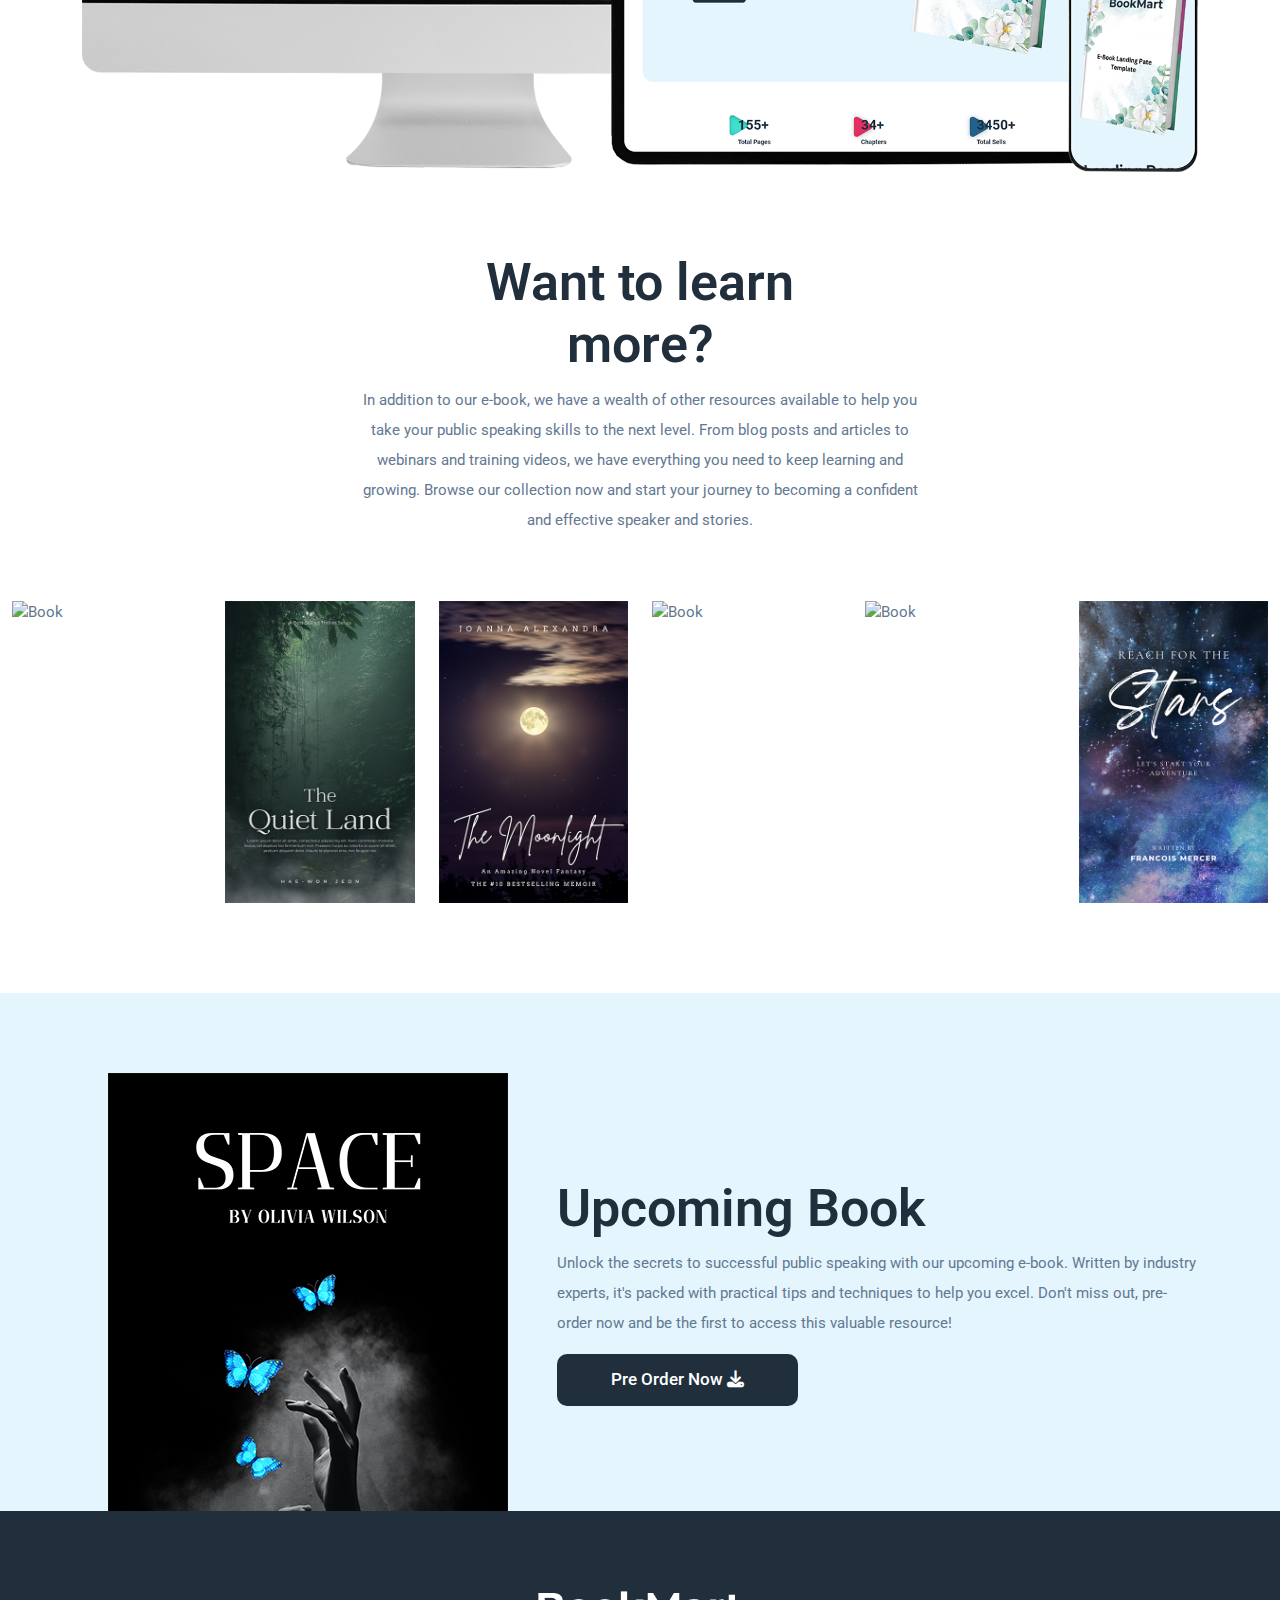
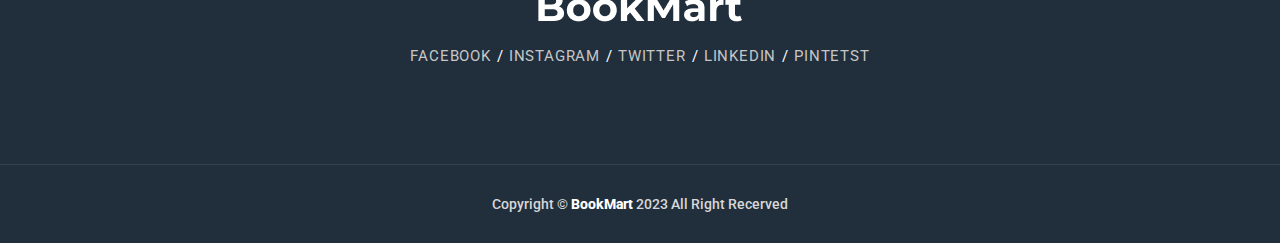
==== commit 22d441d6: "2 Section Add" ====
--- a/index.html
+++ b/index.html
@@ -327,14 +327,14 @@
 
     <!-- Starting of the CTA Area -->
 
-    <section class="p-section">
+    <section class="pt-section">
         <div class="container">
             <div class="text-center pb-title">
                 <h2 class="section-title col-lg-5 mx-auto">Unlock the power of public speaking</h2>
                 <p class="col-xl-6 col-lg-8 mx-auto pb-3">Don't wait another day to take control of your public speaking skills. Our e-book is packed with actionable advice and proven techniques that will help you to become a more confident, engaging, and effective speaker. Download your copy now and start seeing results today</p>
                 <a href="#" class="btn btn-filled">Download Now <i class="fa fa-download"></i></a>
             </div>
-            <img src="images/devices.jpg" alt="Multi Device" class="img-fluid">
+            <img src="images/device.png" alt="Multi-Device" class="img-fluid">
         </div>
     </section>
 
@@ -342,60 +342,60 @@
 
     <!-- Start More Book Area -->
 
-    <section class="more_book bg-cyan p-section ">
-        <div class="container-custom">
+    <section class="container-custom more_book p-section ">
+        <div class="container">
             <div class="text-center pb-title">
                 <h2 class="section-title col-lg-5 mx-auto">Want to learn more?</h2>
-                <p class="col-xl-6 col-lg-8 mx-auto pb-3">In addition to our e-book, we have a wealth of other resources available to help you take your public speaking skills to the next level. From blog posts and articles to webinars and training videos, we have everything you need to keep learning and growing. Browse our collection now and start your journey to becoming a confident and effective speaker and stories.</p>
-            </div>
-            <div class="row">
-                <!-- Start Single Book  -->
-                <div class="col-xl-2 col-lg-4 col-md-6 col-12 mt-xl-0 mt-4 book-card">
-                    <img src="images/book/book1.png" alt="Book" class="img-fluid">
-                    <div class="book-card-cont text-center py-3">
-                        <h5 class="book-name">A Big Bubble in The Sky</h5>
-                        <p class="book-price">$16</p>
-                    </div>
-                </div>
-                <!-- Start Single Book  -->
-                <div class="col-xl-2 col-lg-4 col-md-6 col-12 mt-xl-0 mt-4 book-card">
-                    <img src="images/book/book2.png" alt="Book" class="img-fluid">
-                    <div class="book-card-cont text-center py-3">
-                        <h5 class="book-name">The Quiet Land</h5>
-                        <p class="book-price">$21</p>
-                    </div>
-                </div>
-                <!-- Start Single Book  -->
-                <div class="col-xl-2 col-lg-4 col-md-6 col-12 mt-xl-0 mt-4 book-card">
-                    <img src="images/book/book3.png" alt="Book" class="img-fluid">
-                    <div class="book-card-cont text-center py-3">
-                        <h5 class="book-name">The Moonlight</h5>
-                        <p class="book-price">$18</p>
-                    </div>
-                </div>
-                <!-- Start Single Book  -->
-                <div class="col-xl-2 col-lg-4 col-md-6 col-12 mt-xl-0 mt-4 book-card">
-                    <img src="images/book/book4.png" alt="Book" class="img-fluid">
-                    <div class="book-card-cont text-center py-3">
-                        <h5 class="book-name">Princess</h5>
-                        <p class="book-price">$25</p>
-                    </div>
-                </div>
-                <!-- Start Single Book  -->
-                <div class="col-xl-2 col-lg-4 col-md-6 col-12 mt-xl-0 mt-4 book-card">
-                    <img src="images/book/book5.png" alt="Book" class="img-fluid">
-                    <div class="book-card-cont text-center py-3">
-                        <h5 class="book-name">The Black Universe</h5>
-                        <p class="book-price">$21</p>
-                    </div>
-                </div>
-                <!-- Start Single Book  -->
-                <div class="col-xl-2 col-lg-4 col-md-6 col-12 mt-xl-0 mt-4 book-card">
-                    <img src="images/book/book6.png" alt="Book" class="img-fluid">
-                    <div class="book-card-cont text-center py-3">
-                        <h5 class="book-name">Stars</h5>
-                        <p class="book-price">$21</p>
-                    </div>
+                <p class="col-xl-6 col-lg-8 mx-auto">In addition to our e-book, we have a wealth of other resources available to help you take your public speaking skills to the next level. From blog posts and articles to webinars and training videos, we have everything you need to keep learning and growing. Browse our collection now and start your journey to becoming a confident and effective speaker and stories.</p>
+            </div>
+        </div>
+        <div class="row">
+            <!-- Start Single Book  -->
+            <div class="col-xl-2 col-lg-4 col-md-6 col-12 mt-xl-0 mt-4 book-card">
+                <img src="images/book/book1.png" alt="Book" class="img-fluid">
+                <div class="book-card-cont text-center py-3">
+                    <h5 class="book-name">A Big Bubble in The Sky</h5>
+                    <p class="book-price">$16</p>
+                </div>
+            </div>
+            <!-- Start Single Book  -->
+            <div class="col-xl-2 col-lg-4 col-md-6 col-12 mt-xl-0 mt-4 book-card">
+                <img src="images/book/book2.png" alt="Book" class="img-fluid">
+                <div class="book-card-cont text-center py-3">
+                    <h5 class="book-name">The Quiet Land</h5>
+                    <p class="book-price">$21</p>
+                </div>
+            </div>
+            <!-- Start Single Book  -->
+            <div class="col-xl-2 col-lg-4 col-md-6 col-12 mt-xl-0 mt-4 book-card">
+                <img src="images/book/book3.png" alt="Book" class="img-fluid">
+                <div class="book-card-cont text-center py-3">
+                    <h5 class="book-name">The Moonlight</h5>
+                    <p class="book-price">$18</p>
+                </div>
+            </div>
+            <!-- Start Single Book  -->
+            <div class="col-xl-2 col-lg-4 col-md-6 col-12 mt-xl-0 mt-4 book-card">
+                <img src="images/book/book4.png" alt="Book" class="img-fluid">
+                <div class="book-card-cont text-center py-3">
+                    <h5 class="book-name">Princess</h5>
+                    <p class="book-price">$25</p>
+                </div>
+            </div>
+            <!-- Start Single Book  -->
+            <div class="col-xl-2 col-lg-4 col-md-6 col-12 mt-xl-0 mt-4 book-card">
+                <img src="images/book/book5.png" alt="Book" class="img-fluid">
+                <div class="book-card-cont text-center py-3">
+                    <h5 class="book-name">The Black Universe</h5>
+                    <p class="book-price">$21</p>
+                </div>
+            </div>
+            <!-- Start Single Book  -->
+            <div class="col-xl-2 col-lg-4 col-md-6 col-12 mt-xl-0 mt-4 book-card">
+                <img src="images/book/book6.png" alt="Book" class="img-fluid">
+                <div class="book-card-cont text-center py-3">
+                    <h5 class="book-name">Stars</h5>
+                    <p class="book-price">$21</p>
                 </div>
             </div>
         </div>
@@ -403,9 +403,32 @@
 
     <!-- End More Book Area -->
 
+    <!-- Start Upcoming Area -->
+
+    <section class="pt-section upcomimg bg-cyan">
+        <div class="container">
+            <div class="row d-flex align-items-center">
+                <div class="col-lg-5 col-md-6">
+                    <div class="app-subscribe text-center px-2 px-md-4">
+                        <img src="images/book/book7.png" alt="Book" class="img-fluid">
+                    </div>
+                </div>
+                <div class="col-lg-7 col-md-6 py-4 py-md-0">
+                    <div class="app-subscribe-cont text-center text-md-start">
+                        <h2 class="section-title">Upcoming Book</h2>
+                        <p class="text-center text-md-start">Unlock the secrets to successful public speaking with our upcoming e-book. Written by industry experts, it's packed with practical tips and techniques to help you excel. Don't miss out, pre-order now and be the first to access this valuable resource!</p>
+                        <a href="#" class="btn btn-filled">Pre Order Now <i class="fa fa-download"></i></a>
+                    </div>
+                </div>
+            </div>
+        </div>
+    </section>
+
+    <!-- End Upcoming Area -->
+
     <!-- Starting of the Footer Area -->
 
-    <footer class="footer mt-section">
+    <footer class="footer">
         <div class="container p-section">
             <img src="images/logo-light.png" alt="" class="img-fluid">
             <ul class="footer-menu pt-3 mb-0">
@@ -421,7 +444,7 @@
         <hr>
         <div class="copyright container py-4">
             <!-- Copyright Text Here -->
-            <p>Copyright &copy; <a href="#">Digital E-bok</a> 2023 All Right Recerved</p>
+            <p>Copyright &copy; <a href="#">BookMart</a> 2023 All Right Recerved</p>
         </div>
     </footer>
 
--- a/css/style.css
+++ b/css/style.css
@@ -204,6 +204,8 @@
 
 .single-stats:nth-child(1) .stats-num::before {
     content: url(../images/blob1.svg);
+    top: -20px;
+    left: -30px;
 }
 
 .single-stats:nth-child(2) .stats-num::before {
@@ -498,6 +500,8 @@
 }
 
 .book-card img {
+    width: 100%;
+    height: auto;
     position: relative;
     -webkit-transition: all .3s ease;
     transition: all .3s ease;
@@ -530,6 +534,19 @@
     10.0. Footer Area
 ================================================*/
 
+.upcomimg {
+    position: relative;
+    overflow: hidden;
+}
+
+.app-subscribe img {
+    margin-bottom: -200px;
+}
+
+/*================================================
+    10.0. Footer Area
+================================================*/
+
 .footer {
     background-color: var(--primary);
     text-align: center;
--- a/css/responsive.css
+++ b/css/responsive.css
@@ -29,6 +29,12 @@
     .tns-item {
         padding-right: 5px;
     }
+
+    .app-subscribe img {
+        margin-bottom: 0;
+    }
+
+
 }
 /* Small Device */
 @media only screen and (max-width: 576px) {
@@ -51,6 +57,10 @@
 
     .pb-title {
         padding-bottom: 50px;
+    }
+
+    .more_book .pb-title {
+        margin-bottom: 30px;
     }
 
     .section-title {
